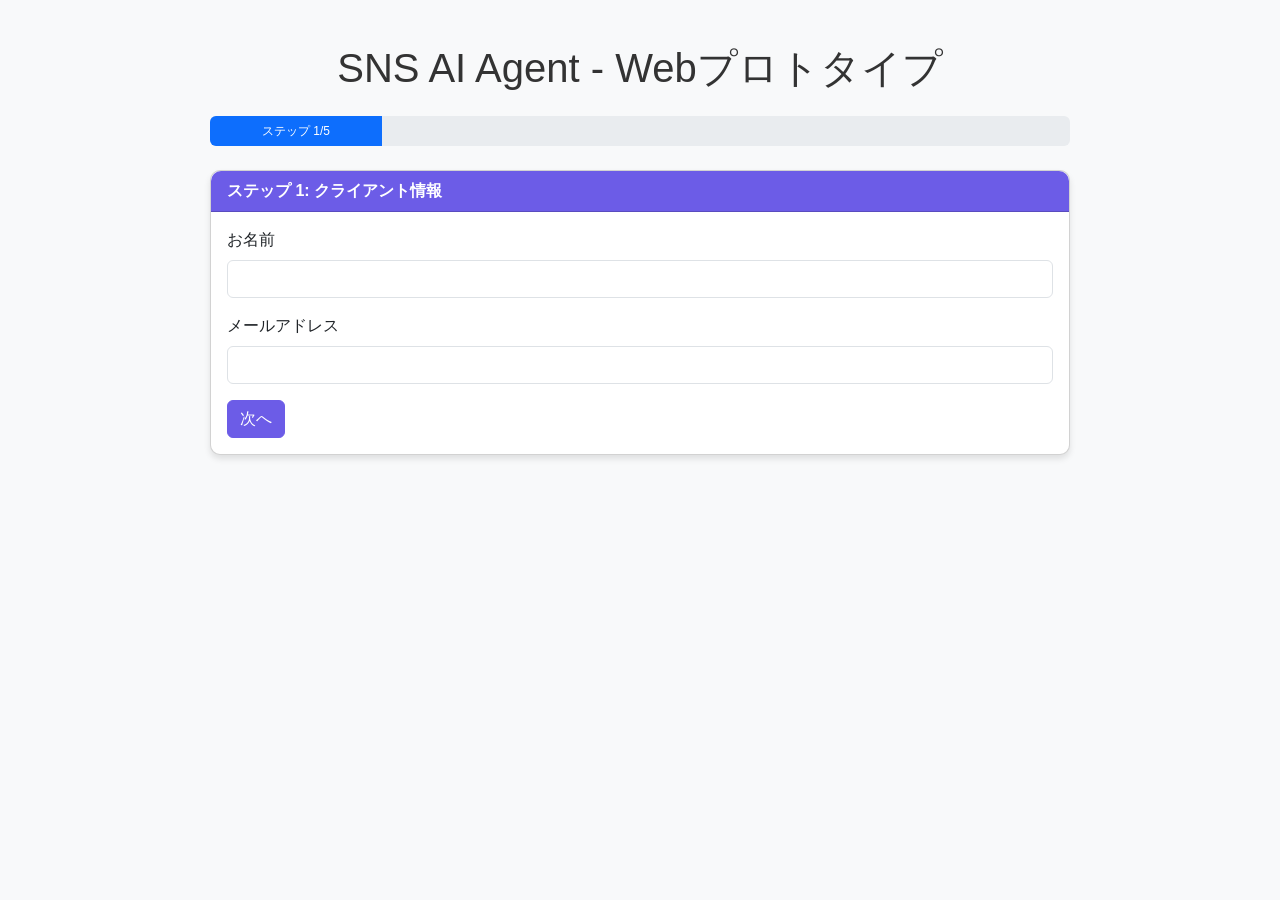
==== app/static/index.html @ 985b0571 "Add Web prototype with FastAPI and SQLite Co-Authored-By: yusuke_minari@pdytokyo.com <yusuke_minari@" ====
<!DOCTYPE html>
<html lang="ja">
<head>
    <meta charset="UTF-8">
    <meta name="viewport" content="width=device-width, initial-scale=1.0">
    <title>SNS AI Agent - Webプロトタイプ</title>
    <link href="https://cdn.jsdelivr.net/npm/bootstrap@5.3.0-alpha1/dist/css/bootstrap.min.css" rel="stylesheet">
    <style>
        body {
            font-family: 'Helvetica Neue', Arial, sans-serif;
            background-color: #f8f9fa;
            color: #333;
        }
        .container {
            max-width: 900px;
            margin: 0 auto;
            padding: 20px;
        }
        .card {
            margin-bottom: 20px;
            border-radius: 10px;
            box-shadow: 0 4px 6px rgba(0, 0, 0, 0.1);
        }
        .card-header {
            background-color: #6c5ce7;
            color: white;
            font-weight: bold;
            border-radius: 10px 10px 0 0 !important;
        }
        .btn-primary {
            background-color: #6c5ce7;
            border-color: #6c5ce7;
        }
        .btn-primary:hover {
            background-color: #5b4bc9;
            border-color: #5b4bc9;
        }
        .form-check-input:checked {
            background-color: #6c5ce7;
            border-color: #6c5ce7;
        }
        .hidden {
            display: none;
        }
        .profile-card, .script-card {
            border: 1px solid #ddd;
            border-radius: 8px;
            padding: 15px;
            margin-bottom: 15px;
            background-color: white;
        }
        .selected {
            border: 2px solid #6c5ce7;
            background-color: #f0edff;
        }
        .loading {
            display: inline-block;
            width: 20px;
            height: 20px;
            border: 3px solid rgba(108, 92, 231, 0.3);
            border-radius: 50%;
            border-top-color: #6c5ce7;
            animation: spin 1s ease-in-out infinite;
            margin-right: 10px;
        }
        @keyframes spin {
            to { transform: rotate(360deg); }
        }
    </style>
</head>
<body>
    <div class="container">
        <h1 class="text-center my-4">SNS AI Agent - Webプロトタイプ</h1>
        
        <!-- ステップ表示 -->
        <div class="progress mb-4" style="height: 30px;">
            <div id="progress-bar" class="progress-bar bg-primary" role="progressbar" style="width: 20%;" aria-valuenow="20" aria-valuemin="0" aria-valuemax="100">ステップ 1/5</div>
        </div>
        
        <!-- ステップ1: クライアント情報 -->
        <div id="step1" class="card">
            <div class="card-header">
                ステップ 1: クライアント情報
            </div>
            <div class="card-body">
                <form id="clientForm">
                    <div class="mb-3">
                        <label for="clientName" class="form-label">お名前</label>
                        <input type="text" class="form-control" id="clientName" required>
                    </div>
                    <div class="mb-3">
                        <label for="clientEmail" class="form-label">メールアドレス</label>
                        <input type="email" class="form-control" id="clientEmail">
                    </div>
                    <button type="submit" class="btn btn-primary">次へ</button>
                </form>
            </div>
        </div>
        
        <!-- ステップ2: 選択肢 -->
        <div id="step2" class="card hidden">
            <div class="card-header">
                ステップ 2: ターゲット属性・運用目的・プラットフォームの選択
            </div>
            <div class="card-body">
                <form id="selectionsForm">
                    <div class="row">
                        <div class="col-md-4">
                            <h5>ターゲット属性</h5>
                            <div id="targetAttributesContainer" class="mb-3">
                                <!-- 動的に生成される -->
                            </div>
                            <div class="mb-3">
                                <label for="interestsInput" class="form-label">興味関心（カンマ区切りで入力）</label>
                                <input type="text" class="form-control" id="interestsInput" placeholder="例: 旅行,料理,スポーツ,音楽">
                            </div>
                        </div>
                        <div class="col-md-4">
                            <h5>運用目的</h5>
                            <div id="operationalPurposesContainer" class="mb-3">
                                <!-- 動的に生成される -->
                            </div>
                        </div>
                        <div class="col-md-4">
                            <h5>プラットフォーム</h5>
                            <div id="platformsContainer" class="mb-3">
                                <!-- 動的に生成される -->
                            </div>
                        </div>
                    </div>
                    <div class="d-flex justify-content-between mt-3">
                        <button type="button" class="btn btn-secondary" onclick="prevStep(1)">戻る</button>
                        <button type="submit" class="btn btn-primary">次へ</button>
                    </div>
                </form>
            </div>
        </div>
        
        <!-- ステップ3: ファイルアップロード -->
        <div id="step3" class="card hidden">
            <div class="card-header">
                ステップ 3: ファイルアップロード
            </div>
            <div class="card-body">
                <form id="uploadForm">
                    <div class="mb-3">
                        <label for="fileUpload" class="form-label">動画・テキスト・PDFをアップロード</label>
                        <input class="form-control" type="file" id="fileUpload" accept="video/*,text/*,.pdf">
                        <div class="form-text">※ファイルのアップロードは任意です</div>
                    </div>
                    <div id="uploadedFiles" class="mb-3">
                        <!-- アップロードされたファイル一覧 -->
                    </div>
                    <div class="d-flex justify-content-between">
                        <button type="button" class="btn btn-secondary" onclick="prevStep(2)">戻る</button>
                        <button type="button" class="btn btn-primary" onclick="nextStep(4)">次へ</button>
                    </div>
                </form>
            </div>
        </div>
        
        <!-- ステップ4: プロフィール生成 -->
        <div id="step4" class="card hidden">
            <div class="card-header">
                ステップ 4: アカウント名とプロフィール生成
            </div>
            <div class="card-body">
                <div class="mb-3">
                    <button id="generateProfileBtn" class="btn btn-primary mb-3">
                        <span>プロフィールを生成</span>
                    </button>
                    <div id="profilesContainer">
                        <!-- 生成されたプロフィール一覧 -->
                    </div>
                </div>
                <div class="d-flex justify-content-between">
                    <button type="button" class="btn btn-secondary" onclick="prevStep(3)">戻る</button>
                    <button type="button" class="btn btn-primary" onclick="nextStep(5)">次へ</button>
                </div>
            </div>
        </div>
        
        <!-- ステップ5: 台本生成 -->
        <div id="step5" class="card hidden">
            <div class="card-header">
                ステップ 5: 台本生成
            </div>
            <div class="card-body">
                <div class="mb-3">
                    <button id="generateScriptBtn" class="btn btn-primary mb-3">
                        <span>台本を生成</span>
                    </button>
                    <div id="scriptsContainer">
                        <!-- 生成された台本一覧 -->
                    </div>
                </div>
                <div class="d-flex justify-content-between">
                    <button type="button" class="btn btn-secondary" onclick="prevStep(4)">戻る</button>
                    <button type="button" class="btn btn-primary" onclick="finishProcess()">完了</button>
                </div>
            </div>
        </div>
        
        <!-- 完了メッセージ -->
        <div id="completion" class="card hidden">
            <div class="card-header bg-success">
                完了
            </div>
            <div class="card-body">
                <h5 class="card-title">プロセスが完了しました！</h5>
                <p class="card-text">選択したプロフィールと台本が保存されました。</p>
                <button type="button" class="btn btn-primary" onclick="resetProcess()">新しいプロセスを開始</button>
            </div>
        </div>
    </div>

    <script>
        // グローバル変数
        let clientId = null;
        let selectedProfileId = null;
        let selectedScriptId = null;
        
        // ページ読み込み時の処理
        document.addEventListener('DOMContentLoaded', function() {
            // オプションを取得して表示
            fetchOptions();
            
            // フォームのイベントリスナー設定
            document.getElementById('clientForm').addEventListener('submit', handleClientSubmit);
            document.getElementById('selectionsForm').addEventListener('submit', handleSelectionsSubmit);
            document.getElementById('fileUpload').addEventListener('change', handleFileUpload);
            document.getElementById('generateProfileBtn').addEventListener('click', generateProfile);
            document.getElementById('generateScriptBtn').addEventListener('click', generateScript);
        });
        
        // APIからオプションを取得
        async function fetchOptions() {
            try {
                const response = await fetch('/options');
                const data = await response.json();
                
                // ターゲット属性のチェックボックスを生成
                const targetContainer = document.getElementById('targetAttributesContainer');
                data.target_attributes.forEach(attr => {
                    targetContainer.innerHTML += createCheckbox('targetAttributes', attr);
                });
                
                // 運用目的のチェックボックスを生成
                const purposeContainer = document.getElementById('operationalPurposesContainer');
                data.operational_purposes.forEach(purpose => {
                    purposeContainer.innerHTML += createCheckbox('operationalPurposes', purpose);
                });
                
                // プラットフォームのチェックボックスを生成
                const platformContainer = document.getElementById('platformsContainer');
                data.platforms.forEach(platform => {
                    platformContainer.innerHTML += createCheckbox('platforms', platform);
                });
            } catch (error) {
                console.error('オプション取得エラー:', error);
                alert('選択肢の取得に失敗しました。ページを再読み込みしてください。');
            }
        }
        
        // チェックボックスHTML生成
        function createCheckbox(name, value) {
            return `
                <div class="form-check">
                    <input class="form-check-input" type="checkbox" name="${name}" value="${value}" id="${name}-${value.replace(/\s+/g, '-').toLowerCase()}">
                    <label class="form-check-label" for="${name}-${value.replace(/\s+/g, '-').toLowerCase()}">${value}</label>
                </div>
            `;
        }
        
        // クライアント情報送信
        async function handleClientSubmit(event) {
            event.preventDefault();
            
            const name = document.getElementById('clientName').value;
            const email = document.getElementById('clientEmail').value;
            
            try {
                const response = await fetch('/clients/', {
                    method: 'POST',
                    headers: {
                        'Content-Type': 'application/json'
                    },
                    body: JSON.stringify({
                        name: name,
                        email: email
                    })
                });
                
                const data = await response.json();
                clientId = data.id;
                nextStep(2);
            } catch (error) {
                console.error('クライアント情報送信エラー:', error);
                alert('クライアント情報の送信に失敗しました。もう一度お試しください。');
            }
        }
        
        // 選択肢送信
        async function handleSelectionsSubmit(event) {
            event.preventDefault();
            
            // チェックされた値を取得
            const targetAttributes = getCheckedValues('targetAttributes');
            const operationalPurposes = getCheckedValues('operationalPurposes');
            const platforms = getCheckedValues('platforms');
            
            // 興味関心を取得
            const interestsInput = document.getElementById('interestsInput').value;
            const interests = interestsInput.split(',').map(item => item.trim()).filter(item => item !== '');
            
            // 興味関心が入力されているか確認
            if (interests.length === 0) {
                alert('興味関心を入力してください。');
                return;
            }
            
            // 少なくとも1つ選択されているか確認
            if (targetAttributes.length === 0 || operationalPurposes.length === 0 || platforms.length === 0) {
                alert('各カテゴリから少なくとも1つ選択してください。');
                return;
            }
            
            // 興味関心をターゲット属性に追加
            const allTargetAttributes = [...targetAttributes, ...interests.map(interest => `興味: ${interest}`)];
            
            // FormDataオブジェクト作成
            const formData = new FormData();
            formData.append('client_id', clientId);
            
            // 選択データをJSON文字列化してFormDataに追加
            const selectionData = {
                target_attributes: allTargetAttributes,
                operational_purposes: operationalPurposes,
                platforms: platforms
            };
            
            // 各配列をFormDataに追加
            allTargetAttributes.forEach(attr => {
                formData.append('selection.target_attributes', attr);
            });
            
            operationalPurposes.forEach(purpose => {
                formData.append('selection.operational_purposes', purpose);
            });
            
            platforms.forEach(platform => {
                formData.append('selection.platforms', platform);
            });
            
            try {
                const response = await fetch('/selections/', {
                    method: 'POST',
                    body: formData
                });
                
                const data = await response.json();
                nextStep(3);
            } catch (error) {
                console.error('選択肢送信エラー:', error);
                alert('選択肢の送信に失敗しました。もう一度お試しください。');
            }
        }
        
        // チェックされた値を取得
        function getCheckedValues(name) {
            const checkboxes = document.querySelectorAll(`input[name="${name}"]:checked`);
            return Array.from(checkboxes).map(cb => cb.value);
        }
        
        // ファイルアップロード処理
        async function handleFileUpload(event) {
            const file = event.target.files[0];
            if (!file) return;
            
            const formData = new FormData();
            formData.append('client_id', clientId);
            formData.append('file', file);
            
            try {
                const response = await fetch('/upload/', {
                    method: 'POST',
                    body: formData
                });
                
                const data = await response.json();
                
                // アップロードされたファイル一覧に追加
                const filesList = document.getElementById('uploadedFiles');
                filesList.innerHTML += `
                    <div class="alert alert-success">
                        <strong>${data.original_filename}</strong> がアップロードされました
                    </div>
                `;
                
                // ファイル入力をリセット
                document.getElementById('fileUpload').value = '';
            } catch (error) {
                console.error('ファイルアップロードエラー:', error);
                alert('ファイルのアップロードに失敗しました。もう一度お試しください。');
            }
        }
        
        // プロフィール生成
        async function generateProfile() {
            const button = document.getElementById('generateProfileBtn');
            const buttonText = button.querySelector('span');
            const originalText = buttonText.textContent;
            
            // ボタンを無効化して読み込み表示
            button.disabled = true;
            buttonText.innerHTML = '<div class="loading"></div>生成中...';
            
            const formData = new FormData();
            formData.append('client_id', clientId);
            
            try {
                const response = await fetch('/generate-profile/', {
                    method: 'POST',
                    body: formData
                });
                
                const data = await response.json();
                
                // プロフィール一覧に追加
                const profilesContainer = document.getElementById('profilesContainer');
                const profileCard = document.createElement('div');
                profileCard.className = 'profile-card';
                profileCard.dataset.id = data.id;
                profileCard.innerHTML = `
                    <div class="d-flex justify-content-between align-items-center mb-2">
                        <h5>プロフィール #${profilesContainer.children.length + 1}</h5>
                        <button class="btn btn-sm btn-outline-primary select-profile-btn">選択</button>
                    </div>
                    <div class="mb-3">
                        <label class="form-label">アカウント名</label>
                        <input type="text" class="form-control account-name" value="${data.account_name}">
                    </div>
                    <div class="mb-3">
                        <label class="form-label">プロフィール文</label>
                        <textarea class="form-control profile-text" rows="4">${data.profile_text}</textarea>
                    </div>
                    <button class="btn btn-sm btn-outline-success save-profile-btn">保存</button>
                `;
                
                profilesContainer.appendChild(profileCard);
                
                // イベントリスナーを追加
                const selectBtn = profileCard.querySelector('.select-profile-btn');
                selectBtn.addEventListener('click', () => selectProfile(data.id, profileCard));
                
                const saveBtn = profileCard.querySelector('.save-profile-btn');
                saveBtn.addEventListener('click', () => saveProfile(data.id, profileCard));
                
            } catch (error) {
                console.error('プロフィール生成エラー:', error);
                alert('プロフィールの生成に失敗しました。もう一度お試しください。');
            } finally {
                // ボタンを元に戻す
                button.disabled = false;
                buttonText.textContent = originalText;
            }
        }
        
        // プロフィール選択
        async function selectProfile(profileId, profileCard) {
            const formData = new FormData();
            formData.append('client_id', clientId);
            
            try {
                const response = await fetch(`/select-profile/${profileId}`, {
                    method: 'POST',
                    body: formData
                });
                
                const data = await response.json();
                
                // 選択状態を更新
                document.querySelectorAll('.profile-card').forEach(card => {
                    card.classList.remove('selected');
                });
                
                profileCard.classList.add('selected');
                selectedProfileId = profileId;
                
            } catch (error) {
                console.error('プロフィール選択エラー:', error);
                alert('プロフィールの選択に失敗しました。もう一度お試しください。');
            }
        }
        
        // プロフィール保存
        async function saveProfile(profileId, profileCard) {
            const accountName = profileCard.querySelector('.account-name').value;
            const profileText = profileCard.querySelector('.profile-text').value;
            
            try {
                const response = await fetch(`/profiles/${profileId}`, {
                    method: 'PUT',
                    headers: {
                        'Content-Type': 'application/json'
                    },
                    body: JSON.stringify({
                        account_name: accountName,
                        profile_text: profileText
                    })
                });
                
                const data = await response.json();
                alert('プロフィールが保存されました');
                
            } catch (error) {
                console.error('プロフィール保存エラー:', error);
                alert('プロフィールの保存に失敗しました。もう一度お試しください。');
            }
        }
        
        // 台本生成
        async function generateScript() {
            const button = document.getElementById('generateScriptBtn');
            const buttonText = button.querySelector('span');
            const originalText = buttonText.textContent;
            
            // ボタンを無効化して読み込み表示
            button.disabled = true;
            buttonText.innerHTML = '<div class="loading"></div>生成中...';
            
            const formData = new FormData();
            formData.append('client_id', clientId);
            
            try {
                const response = await fetch('/generate-script/', {
                    method: 'POST',
                    body: formData
                });
                
                const data = await response.json();
                
                // 台本一覧に追加
                const scriptsContainer = document.getElementById('scriptsContainer');
                const scriptCard = document.createElement('div');
                scriptCard.className = 'script-card';
                scriptCard.dataset.id = data.id;
                scriptCard.innerHTML = `
                    <div class="d-flex justify-content-between align-items-center mb-2">
                        <h5>台本 #${scriptsContainer.children.length + 1}</h5>
                        <button class="btn btn-sm btn-outline-primary select-script-btn">選択</button>
                    </div>
                    <div class="mb-3">
                        <label class="form-label">台本</label>
                        <textarea class="form-control script-text" rows="8">${data.script_text}</textarea>
                    </div>
                    <button class="btn btn-sm btn-outline-success save-script-btn">保存</button>
                `;
                
                scriptsContainer.appendChild(scriptCard);
                
                // イベントリスナーを追加
                const selectBtn = scriptCard.querySelector('.select-script-btn');
                selectBtn.addEventListener('click', () => selectScript(data.id, scriptCard));
                
                const saveBtn = scriptCard.querySelector('.save-script-btn');
                saveBtn.addEventListener('click', () => saveScript(data.id, scriptCard));
                
            } catch (error) {
                console.error('台本生成エラー:', error);
                alert('台本の生成に失敗しました。もう一度お試しください。');
            } finally {
                // ボタンを元に戻す
                button.disabled = false;
                buttonText.textContent = originalText;
            }
        }
        
        // 台本選択
        async function selectScript(scriptId, scriptCard) {
            const formData = new FormData();
            formData.append('client_id', clientId);
            
            try {
                const response = await fetch(`/select-script/${scriptId}`, {
                    method: 'POST',
                    body: formData
                });
                
                const data = await response.json();
                
                // 選択状態を更新
                document.querySelectorAll('.script-card').forEach(card => {
                    card.classList.remove('selected');
                });
                
                scriptCard.classList.add('selected');
                selectedScriptId = scriptId;
                
            } catch (error) {
                console.error('台本選択エラー:', error);
                alert('台本の選択に失敗しました。もう一度お試しください。');
            }
        }
        
        // 台本保存
        async function saveScript(scriptId, scriptCard) {
            const scriptText = scriptCard.querySelector('.script-text').value;
            
            try {
                const response = await fetch(`/scripts/${scriptId}`, {
                    method: 'PUT',
                    headers: {
                        'Content-Type': 'application/json'
                    },
                    body: JSON.stringify({
                        script_text: scriptText
                    })
                });
                
                const data = await response.json();
                alert('台本が保存されました');
                
            } catch (error) {
                console.error('台本保存エラー:', error);
                alert('台本の保存に失敗しました。もう一度お試しください。');
            }
        }
        
        // 次のステップへ
        function nextStep(step) {
            // 現在のステップを非表示
            for (let i = 1; i <= 5; i++) {
                document.getElementById(`step${i}`).classList.add('hidden');
            }
            document.getElementById('completion').classList.add('hidden');
            
            // 次のステップを表示
            document.getElementById(`step${step}`).classList.remove('hidden');
            
            // プログレスバーを更新
            const progressBar = document.getElementById('progress-bar');
            progressBar.style.width = `${step * 20}%`;
            progressBar.textContent = `ステップ ${step}/5`;
        }
        
        // 前のステップへ
        function prevStep(step) {
            nextStep(step);
        }
        
        // プロセス完了
        function finishProcess() {
            // 完了メッセージを表示
            for (let i = 1; i <= 5; i++) {
                document.getElementById(`step${i}`).classList.add('hidden');
            }
            document.getElementById('completion').classList.remove('hidden');
            
            // プログレスバーを更新
            const progressBar = document.getElementById('progress-bar');
            progressBar.style.width = '100%';
            progressBar.textContent = '完了';
            progressBar.classList.remove('bg-primary');
            progressBar.classList.add('bg-success');
        }
        
        // プロセスリセット
        function resetProcess() {
            // フォームをリセット
            document.getElementById('clientForm').reset();
            document.getElementById('selectionsForm').reset();
            document.getElementById('uploadForm').reset();
            
            // 生成されたコンテンツをクリア
            document.getElementById('profilesContainer').innerHTML = '';
            document.getElementById('scriptsContainer').innerHTML = '';
            document.getElementById('uploadedFiles').innerHTML = '';
            
            // グローバル変数をリセット
            clientId = null;
            selectedProfileId = null;
            selectedScriptId = null;
            
            // ステップ1に戻る
            nextStep(1);
            
            // プログレスバーをリセット
            const progressBar = document.getElementById('progress-bar');
            progressBar.style.width = '20%';
            progressBar.textContent = 'ステップ 1/5';
            progressBar.classList.remove('bg-success');
            progressBar.classList.add('bg-primary');
        }
    </script>
    
    <script src="https://cdn.jsdelivr.net/npm/bootstrap@5.3.0-alpha1/dist/js/bootstrap.bundle.min.js"></script>
</body>
</html>
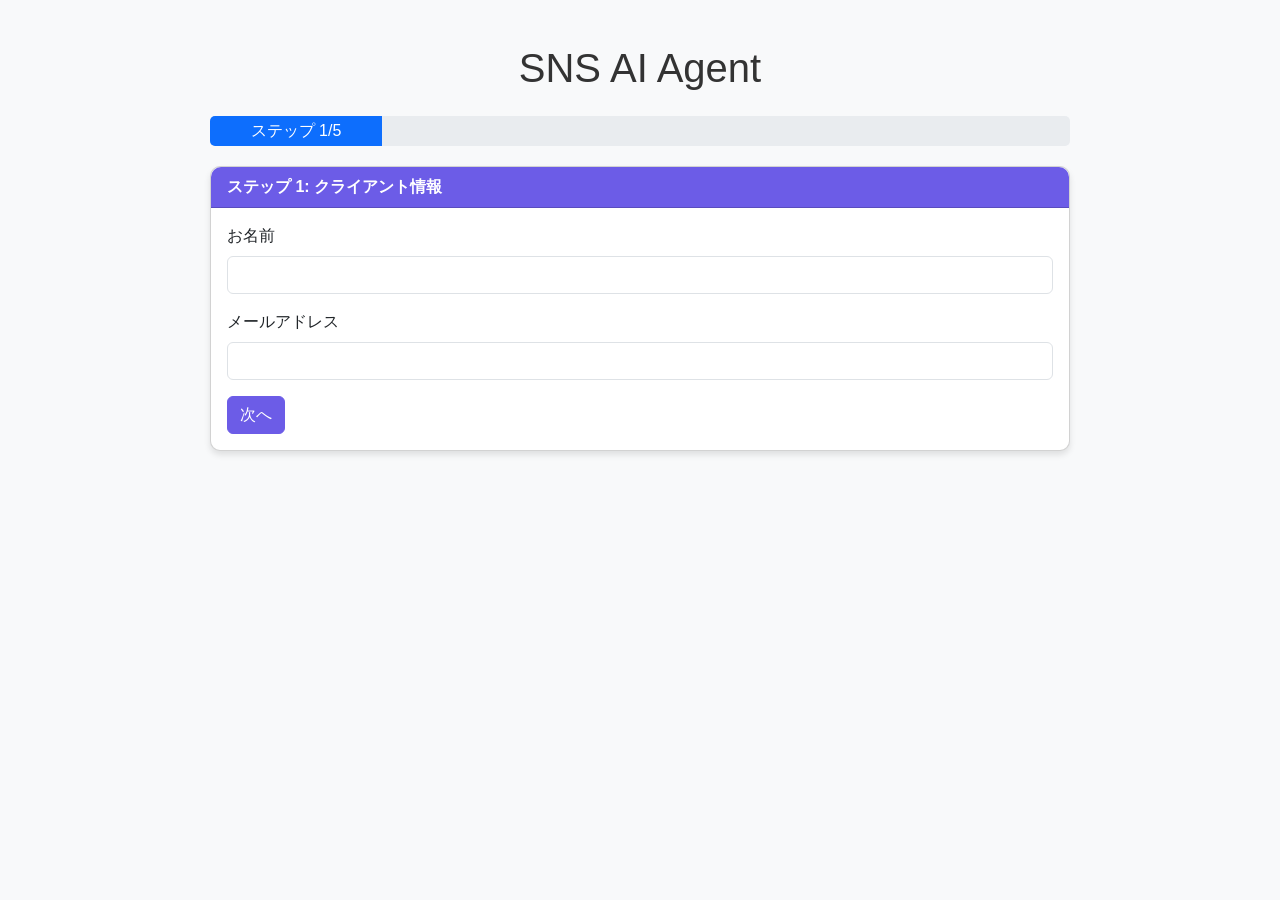
==== commit b2a31c1c: "Fix authentication: Update all API endpoints to use Basic auth headers instead of API key parameters" ====
--- a/app/static/index.html
+++ b/app/static/index.html
@@ -51,30 +51,39 @@
         }
         .selected {
             border: 2px solid #6c5ce7;
-            background-color: #f0edff;
+            box-shadow: 0 0 10px rgba(108, 92, 231, 0.3);
+        }
+        .progress {
+            height: 30px;
+            margin-bottom: 20px;
+            border-radius: 5px;
+        }
+        .progress-bar {
+            font-size: 16px;
+            line-height: 30px;
+        }
+        textarea {
+            min-height: 150px;
         }
         .loading {
-            display: inline-block;
-            width: 20px;
-            height: 20px;
-            border: 3px solid rgba(108, 92, 231, 0.3);
-            border-radius: 50%;
-            border-top-color: #6c5ce7;
-            animation: spin 1s ease-in-out infinite;
-            margin-right: 10px;
-        }
-        @keyframes spin {
-            to { transform: rotate(360deg); }
+            display: flex;
+            justify-content: center;
+            align-items: center;
+            margin: 20px 0;
+        }
+        .spinner-border {
+            width: 3rem;
+            height: 3rem;
         }
     </style>
 </head>
 <body>
     <div class="container">
-        <h1 class="text-center my-4">SNS AI Agent - Webプロトタイプ</h1>
-        
-        <!-- ステップ表示 -->
-        <div class="progress mb-4" style="height: 30px;">
-            <div id="progress-bar" class="progress-bar bg-primary" role="progressbar" style="width: 20%;" aria-valuenow="20" aria-valuemin="0" aria-valuemax="100">ステップ 1/5</div>
+        <h1 class="text-center my-4">SNS AI Agent</h1>
+        
+        <!-- プログレスバー -->
+        <div class="progress">
+            <div id="progress-bar" class="progress-bar bg-primary" role="progressbar" style="width: 20%" aria-valuenow="20" aria-valuemin="0" aria-valuemax="100">ステップ 1/5</div>
         </div>
         
         <!-- ステップ1: クライアント情報 -->
@@ -97,39 +106,39 @@
             </div>
         </div>
         
-        <!-- ステップ2: 選択肢 -->
+        <!-- ステップ2: ターゲット属性・運用目的・プラットフォーム選択 -->
         <div id="step2" class="card hidden">
             <div class="card-header">
-                ステップ 2: ターゲット属性・運用目的・プラットフォームの選択
+                ステップ 2: ターゲット属性・運用目的・プラットフォーム選択
             </div>
             <div class="card-body">
                 <form id="selectionsForm">
                     <div class="row">
                         <div class="col-md-4">
                             <h5>ターゲット属性</h5>
-                            <div id="targetAttributesContainer" class="mb-3">
-                                <!-- 動的に生成される -->
+                            <div id="targetAttributesContainer">
+                                <!-- APIから取得したチェックボックスがここに表示されます -->
                             </div>
                             <div class="mb-3">
                                 <label for="interestsInput" class="form-label">興味関心（カンマ区切りで入力）</label>
-                                <input type="text" class="form-control" id="interestsInput" placeholder="例: 旅行,料理,スポーツ,音楽">
+                                <input type="text" class="form-control" id="interestsInput" placeholder="例: 旅行,料理,音楽">
                             </div>
                         </div>
                         <div class="col-md-4">
                             <h5>運用目的</h5>
-                            <div id="operationalPurposesContainer" class="mb-3">
-                                <!-- 動的に生成される -->
+                            <div id="operationalPurposesContainer">
+                                <!-- APIから取得したチェックボックスがここに表示されます -->
                             </div>
                         </div>
                         <div class="col-md-4">
                             <h5>プラットフォーム</h5>
-                            <div id="platformsContainer" class="mb-3">
-                                <!-- 動的に生成される -->
+                            <div id="platformsContainer">
+                                <!-- APIから取得したチェックボックスがここに表示されます -->
                             </div>
                         </div>
                     </div>
-                    <div class="d-flex justify-content-between mt-3">
-                        <button type="button" class="btn btn-secondary" onclick="prevStep(1)">戻る</button>
+                    <div class="mt-3">
+                        <button type="button" class="btn btn-secondary me-2" onclick="prevStep(1)">戻る</button>
                         <button type="submit" class="btn btn-primary">次へ</button>
                     </div>
                 </form>
@@ -146,13 +155,12 @@
                     <div class="mb-3">
                         <label for="fileUpload" class="form-label">動画・テキスト・PDFをアップロード</label>
                         <input class="form-control" type="file" id="fileUpload" accept="video/*,text/*,.pdf">
-                        <div class="form-text">※ファイルのアップロードは任意です</div>
-                    </div>
-                    <div id="uploadedFiles" class="mb-3">
+                    </div>
+                    <div id="uploadedFiles">
                         <!-- アップロードされたファイル一覧 -->
                     </div>
-                    <div class="d-flex justify-content-between">
-                        <button type="button" class="btn btn-secondary" onclick="prevStep(2)">戻る</button>
+                    <div class="mt-3">
+                        <button type="button" class="btn btn-secondary me-2" onclick="prevStep(2)">戻る</button>
                         <button type="button" class="btn btn-primary" onclick="nextStep(4)">次へ</button>
                     </div>
                 </form>
@@ -162,19 +170,23 @@
         <!-- ステップ4: プロフィール生成 -->
         <div id="step4" class="card hidden">
             <div class="card-header">
-                ステップ 4: アカウント名とプロフィール生成
+                ステップ 4: プロフィール生成
             </div>
             <div class="card-body">
                 <div class="mb-3">
-                    <button id="generateProfileBtn" class="btn btn-primary mb-3">
-                        <span>プロフィールを生成</span>
-                    </button>
-                    <div id="profilesContainer">
-                        <!-- 生成されたプロフィール一覧 -->
+                    <button id="generateProfileBtn" class="btn btn-primary mb-3">プロフィールを生成</button>
+                    <div id="profileLoading" class="loading hidden">
+                        <div class="spinner-border text-primary" role="status">
+                            <span class="visually-hidden">Loading...</span>
+                        </div>
+                        <span class="ms-2">生成中...</span>
                     </div>
                 </div>
-                <div class="d-flex justify-content-between">
-                    <button type="button" class="btn btn-secondary" onclick="prevStep(3)">戻る</button>
+                <div id="profilesContainer">
+                    <!-- 生成されたプロフィールがここに表示されます -->
+                </div>
+                <div class="mt-3">
+                    <button type="button" class="btn btn-secondary me-2" onclick="prevStep(3)">戻る</button>
                     <button type="button" class="btn btn-primary" onclick="nextStep(5)">次へ</button>
                 </div>
             </div>
@@ -187,15 +199,19 @@
             </div>
             <div class="card-body">
                 <div class="mb-3">
-                    <button id="generateScriptBtn" class="btn btn-primary mb-3">
-                        <span>台本を生成</span>
-                    </button>
-                    <div id="scriptsContainer">
-                        <!-- 生成された台本一覧 -->
+                    <button id="generateScriptBtn" class="btn btn-primary mb-3">台本を生成</button>
+                    <div id="scriptLoading" class="loading hidden">
+                        <div class="spinner-border text-primary" role="status">
+                            <span class="visually-hidden">Loading...</span>
+                        </div>
+                        <span class="ms-2">生成中...</span>
                     </div>
                 </div>
-                <div class="d-flex justify-content-between">
-                    <button type="button" class="btn btn-secondary" onclick="prevStep(4)">戻る</button>
+                <div id="scriptsContainer">
+                    <!-- 生成された台本がここに表示されます -->
+                </div>
+                <div class="mt-3">
+                    <button type="button" class="btn btn-secondary me-2" onclick="prevStep(4)">戻る</button>
                     <button type="button" class="btn btn-primary" onclick="finishProcess()">完了</button>
                 </div>
             </div>
@@ -220,6 +236,13 @@
         let selectedProfileId = null;
         let selectedScriptId = null;
         
+        // 認証情報
+        const username = "user";
+        const password = "df1e9b9a329e6d7367a052bc2d1ee256";
+        
+        // Base64エンコードされた認証情報
+        const authHeader = 'Basic ' + btoa(username + ':' + password);
+        
         // ページ読み込み時の処理
         document.addEventListener('DOMContentLoaded', function() {
             // オプションを取得して表示
@@ -236,7 +259,11 @@
         // APIからオプションを取得
         async function fetchOptions() {
             try {
-                const response = await fetch('/options');
+                const response = await fetch('/options', {
+                    headers: {
+                        'Authorization': authHeader
+                    }
+                });
                 const data = await response.json();
                 
                 // ターゲット属性のチェックボックスを生成
@@ -283,7 +310,8 @@
                 const response = await fetch('/clients/', {
                     method: 'POST',
                     headers: {
-                        'Content-Type': 'application/json'
+                        'Content-Type': 'application/json',
+                        'Authorization': authHeader
                     },
                     body: JSON.stringify({
                         name: name,
@@ -355,6 +383,9 @@
             try {
                 const response = await fetch('/selections/', {
                     method: 'POST',
+                    headers: {
+                        'Authorization': authHeader
+                    },
                     body: formData
                 });
                 
@@ -384,6 +415,9 @@
             try {
                 const response = await fetch('/upload/', {
                     method: 'POST',
+                    headers: {
+                        'Authorization': authHeader
+                    },
                     body: formData
                 });
                 
@@ -396,9 +430,6 @@
                         <strong>${data.original_filename}</strong> がアップロードされました
                     </div>
                 `;
-                
-                // ファイル入力をリセット
-                document.getElementById('fileUpload').value = '';
             } catch (error) {
                 console.error('ファイルアップロードエラー:', error);
                 alert('ファイルのアップロードに失敗しました。もう一度お試しください。');
@@ -407,13 +438,14 @@
         
         // プロフィール生成
         async function generateProfile() {
-            const button = document.getElementById('generateProfileBtn');
-            const buttonText = button.querySelector('span');
-            const originalText = buttonText.textContent;
-            
-            // ボタンを無効化して読み込み表示
-            button.disabled = true;
-            buttonText.innerHTML = '<div class="loading"></div>生成中...';
+            if (!clientId) {
+                alert('クライアント情報が登録されていません。ステップ1からやり直してください。');
+                return;
+            }
+            
+            // ローディング表示
+            document.getElementById('profileLoading').classList.remove('hidden');
+            document.getElementById('generateProfileBtn').disabled = true;
             
             const formData = new FormData();
             formData.append('client_id', clientId);
@@ -421,59 +453,67 @@
             try {
                 const response = await fetch('/generate-profile/', {
                     method: 'POST',
+                    headers: {
+                        'Authorization': authHeader
+                    },
                     body: formData
                 });
                 
                 const data = await response.json();
                 
-                // プロフィール一覧に追加
+                // プロフィールカードを作成
                 const profilesContainer = document.getElementById('profilesContainer');
                 const profileCard = document.createElement('div');
                 profileCard.className = 'profile-card';
-                profileCard.dataset.id = data.id;
+                profileCard.dataset.profileId = data.id;
+                
                 profileCard.innerHTML = `
-                    <div class="d-flex justify-content-between align-items-center mb-2">
-                        <h5>プロフィール #${profilesContainer.children.length + 1}</h5>
-                        <button class="btn btn-sm btn-outline-primary select-profile-btn">選択</button>
-                    </div>
                     <div class="mb-3">
                         <label class="form-label">アカウント名</label>
                         <input type="text" class="form-control account-name" value="${data.account_name}">
                     </div>
                     <div class="mb-3">
-                        <label class="form-label">プロフィール文</label>
-                        <textarea class="form-control profile-text" rows="4">${data.profile_text}</textarea>
-                    </div>
-                    <button class="btn btn-sm btn-outline-success save-profile-btn">保存</button>
+                        <label class="form-label">プロフィール</label>
+                        <textarea class="form-control profile-text">${data.profile_text}</textarea>
+                    </div>
+                    <div class="d-flex justify-content-between">
+                        <button class="btn btn-primary select-profile-btn">選択</button>
+                        <button class="btn btn-success save-profile-btn">保存</button>
+                    </div>
                 `;
                 
-                profilesContainer.appendChild(profileCard);
+                profilesContainer.prepend(profileCard);
                 
                 // イベントリスナーを追加
-                const selectBtn = profileCard.querySelector('.select-profile-btn');
-                selectBtn.addEventListener('click', () => selectProfile(data.id, profileCard));
-                
-                const saveBtn = profileCard.querySelector('.save-profile-btn');
-                saveBtn.addEventListener('click', () => saveProfile(data.id, profileCard));
+                profileCard.querySelector('.select-profile-btn').addEventListener('click', function() {
+                    selectProfile(data.id, profileCard);
+                });
+                
+                profileCard.querySelector('.save-profile-btn').addEventListener('click', function() {
+                    saveProfile(data.id, profileCard);
+                });
                 
             } catch (error) {
                 console.error('プロフィール生成エラー:', error);
                 alert('プロフィールの生成に失敗しました。もう一度お試しください。');
             } finally {
-                // ボタンを元に戻す
-                button.disabled = false;
-                buttonText.textContent = originalText;
+                // ローディング非表示
+                document.getElementById('profileLoading').classList.add('hidden');
+                document.getElementById('generateProfileBtn').disabled = false;
             }
         }
         
         // プロフィール選択
         async function selectProfile(profileId, profileCard) {
-            const formData = new FormData();
-            formData.append('client_id', clientId);
-            
-            try {
+            try {
+                const formData = new FormData();
+                formData.append('client_id', clientId);
+                
                 const response = await fetch(`/select-profile/${profileId}`, {
                     method: 'POST',
+                    headers: {
+                        'Authorization': authHeader
+                    },
                     body: formData
                 });
                 
@@ -502,7 +542,8 @@
                 const response = await fetch(`/profiles/${profileId}`, {
                     method: 'PUT',
                     headers: {
-                        'Content-Type': 'application/json'
+                        'Content-Type': 'application/json',
+                        'Authorization': authHeader
                     },
                     body: JSON.stringify({
                         account_name: accountName,
@@ -521,13 +562,14 @@
         
         // 台本生成
         async function generateScript() {
-            const button = document.getElementById('generateScriptBtn');
-            const buttonText = button.querySelector('span');
-            const originalText = buttonText.textContent;
-            
-            // ボタンを無効化して読み込み表示
-            button.disabled = true;
-            buttonText.innerHTML = '<div class="loading"></div>生成中...';
+            if (!clientId) {
+                alert('クライアント情報が登録されていません。ステップ1からやり直してください。');
+                return;
+            }
+            
+            // ローディング表示
+            document.getElementById('scriptLoading').classList.remove('hidden');
+            document.getElementById('generateScriptBtn').disabled = true;
             
             const formData = new FormData();
             formData.append('client_id', clientId);
@@ -535,55 +577,63 @@
             try {
                 const response = await fetch('/generate-script/', {
                     method: 'POST',
+                    headers: {
+                        'Authorization': authHeader
+                    },
                     body: formData
                 });
                 
                 const data = await response.json();
                 
-                // 台本一覧に追加
+                // 台本カードを作成
                 const scriptsContainer = document.getElementById('scriptsContainer');
                 const scriptCard = document.createElement('div');
                 scriptCard.className = 'script-card';
-                scriptCard.dataset.id = data.id;
+                scriptCard.dataset.scriptId = data.id;
+                
                 scriptCard.innerHTML = `
-                    <div class="d-flex justify-content-between align-items-center mb-2">
-                        <h5>台本 #${scriptsContainer.children.length + 1}</h5>
-                        <button class="btn btn-sm btn-outline-primary select-script-btn">選択</button>
-                    </div>
                     <div class="mb-3">
                         <label class="form-label">台本</label>
-                        <textarea class="form-control script-text" rows="8">${data.script_text}</textarea>
-                    </div>
-                    <button class="btn btn-sm btn-outline-success save-script-btn">保存</button>
+                        <textarea class="form-control script-text">${data.script_text}</textarea>
+                    </div>
+                    <div class="d-flex justify-content-between">
+                        <button class="btn btn-primary select-script-btn">選択</button>
+                        <button class="btn btn-success save-script-btn">保存</button>
+                    </div>
                 `;
                 
-                scriptsContainer.appendChild(scriptCard);
+                scriptsContainer.prepend(scriptCard);
                 
                 // イベントリスナーを追加
-                const selectBtn = scriptCard.querySelector('.select-script-btn');
-                selectBtn.addEventListener('click', () => selectScript(data.id, scriptCard));
-                
-                const saveBtn = scriptCard.querySelector('.save-script-btn');
-                saveBtn.addEventListener('click', () => saveScript(data.id, scriptCard));
+                scriptCard.querySelector('.select-script-btn').addEventListener('click', function() {
+                    selectScript(data.id, scriptCard);
+                });
+                
+                scriptCard.querySelector('.save-script-btn').addEventListener('click', function() {
+                    saveScript(data.id, scriptCard);
+                });
                 
             } catch (error) {
                 console.error('台本生成エラー:', error);
                 alert('台本の生成に失敗しました。もう一度お試しください。');
             } finally {
-                // ボタンを元に戻す
-                button.disabled = false;
-                buttonText.textContent = originalText;
+                // ローディング非表示
+                document.getElementById('scriptLoading').classList.add('hidden');
+                document.getElementById('generateScriptBtn').disabled = false;
             }
         }
         
         // 台本選択
         async function selectScript(scriptId, scriptCard) {
-            const formData = new FormData();
-            formData.append('client_id', clientId);
-            
-            try {
+            try {
+                const formData = new FormData();
+                formData.append('client_id', clientId);
+                
                 const response = await fetch(`/select-script/${scriptId}`, {
                     method: 'POST',
+                    headers: {
+                        'Authorization': authHeader
+                    },
                     body: formData
                 });
                 
@@ -611,7 +661,8 @@
                 const response = await fetch(`/scripts/${scriptId}`, {
                     method: 'PUT',
                     headers: {
-                        'Content-Type': 'application/json'
+                        'Content-Type': 'application/json',
+                        'Authorization': authHeader
                     },
                     body: JSON.stringify({
                         script_text: scriptText
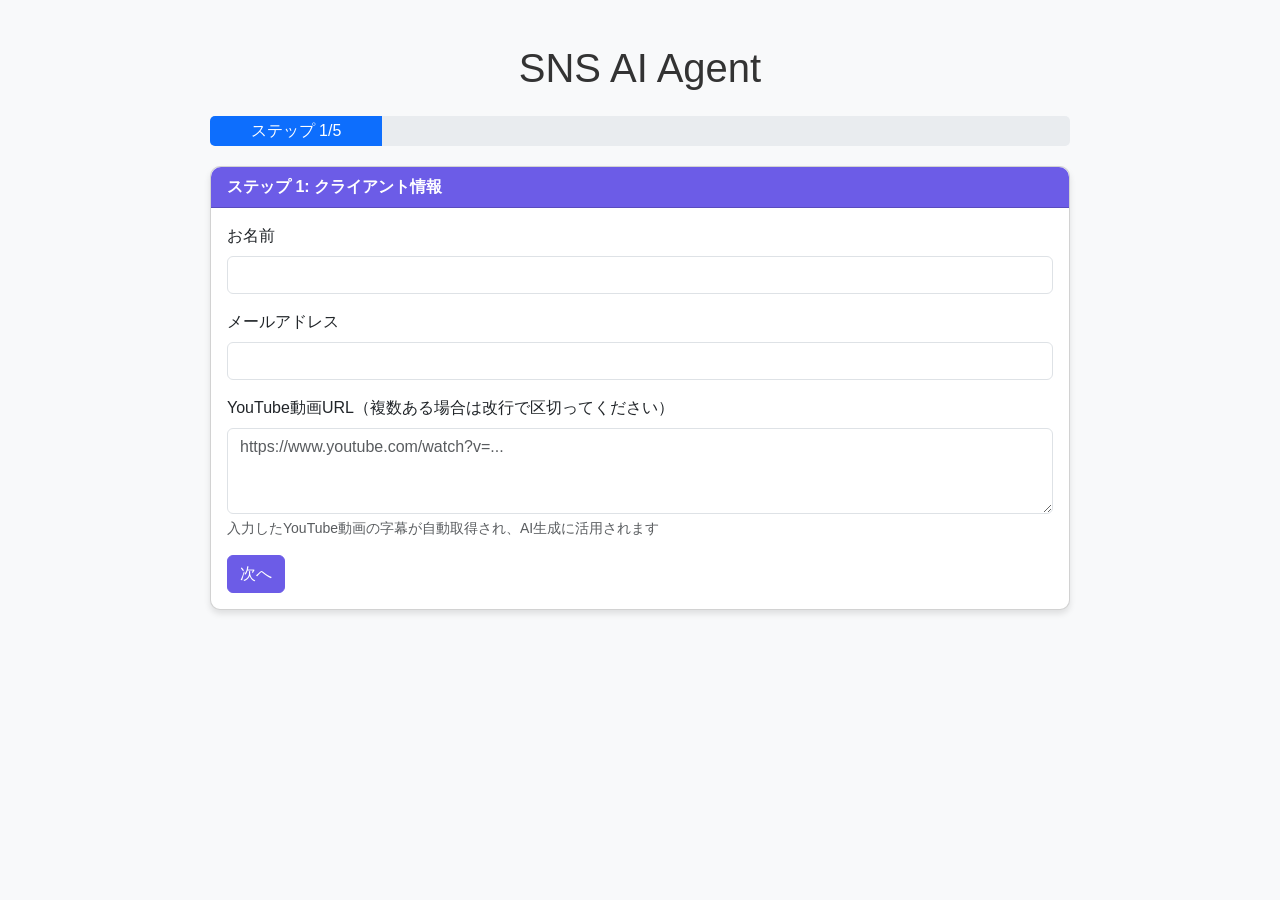
==== commit e86e6fe5: "Add YouTube transcript retrieval and integration with AI generation Co-Authored-By: yusuke_minari@pd" ====
--- a/app/static/index.html
+++ b/app/static/index.html
@@ -100,6 +100,11 @@
                     <div class="mb-3">
                         <label for="clientEmail" class="form-label">メールアドレス</label>
                         <input type="email" class="form-control" id="clientEmail">
+                    </div>
+                    <div class="mb-3">
+                        <label for="youtubeUrls" class="form-label">YouTube動画URL（複数ある場合は改行で区切ってください）</label>
+                        <textarea class="form-control" id="youtubeUrls" rows="3" placeholder="https://www.youtube.com/watch?v=..."></textarea>
+                        <div class="form-text">入力したYouTube動画の字幕が自動取得され、AI生成に活用されます</div>
                     </div>
                     <button type="submit" class="btn btn-primary">次へ</button>
                 </form>
@@ -236,12 +241,8 @@
         let selectedProfileId = null;
         let selectedScriptId = null;
         
-        // 認証情報
-        const username = "user";
-        const password = "df1e9b9a329e6d7367a052bc2d1ee256";
-        
-        // Base64エンコードされた認証情報
-        const authHeader = 'Basic ' + btoa(username + ':' + password);
+        // APIのベースURL
+        const apiBaseUrl = window.location.origin;
         
         // ページ読み込み時の処理
         document.addEventListener('DOMContentLoaded', function() {
@@ -259,11 +260,7 @@
         // APIからオプションを取得
         async function fetchOptions() {
             try {
-                const response = await fetch('/options', {
-                    headers: {
-                        'Authorization': authHeader
-                    }
-                });
+                const response = await fetch(`${apiBaseUrl}/options`);
                 const data = await response.json();
                 
                 // ターゲット属性のチェックボックスを生成
@@ -305,17 +302,24 @@
             
             const name = document.getElementById('clientName').value;
             const email = document.getElementById('clientEmail').value;
-            
-            try {
-                const response = await fetch('/clients/', {
+            const youtubeUrlsText = document.getElementById('youtubeUrls').value;
+            
+            // YouTube URLを改行で分割して配列に変換
+            const youtubeUrls = youtubeUrlsText
+                .split('\n')
+                .map(url => url.trim())
+                .filter(url => url !== '');
+            
+            try {
+                const response = await fetch(`${apiBaseUrl}/clients/`, {
                     method: 'POST',
                     headers: {
-                        'Content-Type': 'application/json',
-                        'Authorization': authHeader
+                        'Content-Type': 'application/json'
                     },
                     body: JSON.stringify({
                         name: name,
-                        email: email
+                        email: email,
+                        youtube_urls: youtubeUrls.length > 0 ? youtubeUrls : null
                     })
                 });
                 
@@ -381,11 +385,8 @@
             });
             
             try {
-                const response = await fetch('/selections/', {
+                const response = await fetch(`${apiBaseUrl}/selections/`, {
                     method: 'POST',
-                    headers: {
-                        'Authorization': authHeader
-                    },
                     body: formData
                 });
                 
@@ -413,11 +414,8 @@
             formData.append('file', file);
             
             try {
-                const response = await fetch('/upload/', {
+                const response = await fetch(`${apiBaseUrl}/upload/`, {
                     method: 'POST',
-                    headers: {
-                        'Authorization': authHeader
-                    },
                     body: formData
                 });
                 
@@ -451,11 +449,8 @@
             formData.append('client_id', clientId);
             
             try {
-                const response = await fetch('/generate-profile/', {
+                const response = await fetch(`${apiBaseUrl}/generate-profile/`, {
                     method: 'POST',
-                    headers: {
-                        'Authorization': authHeader
-                    },
                     body: formData
                 });
                 
@@ -509,11 +504,8 @@
                 const formData = new FormData();
                 formData.append('client_id', clientId);
                 
-                const response = await fetch(`/select-profile/${profileId}`, {
+                const response = await fetch(`${apiBaseUrl}/select-profile/${profileId}`, {
                     method: 'POST',
-                    headers: {
-                        'Authorization': authHeader
-                    },
                     body: formData
                 });
                 
@@ -539,11 +531,10 @@
             const profileText = profileCard.querySelector('.profile-text').value;
             
             try {
-                const response = await fetch(`/profiles/${profileId}`, {
+                const response = await fetch(`${apiBaseUrl}/profiles/${profileId}`, {
                     method: 'PUT',
                     headers: {
-                        'Content-Type': 'application/json',
-                        'Authorization': authHeader
+                        'Content-Type': 'application/json'
                     },
                     body: JSON.stringify({
                         account_name: accountName,
@@ -575,11 +566,8 @@
             formData.append('client_id', clientId);
             
             try {
-                const response = await fetch('/generate-script/', {
+                const response = await fetch(`${apiBaseUrl}/generate-script/`, {
                     method: 'POST',
-                    headers: {
-                        'Authorization': authHeader
-                    },
                     body: formData
                 });
                 
@@ -629,11 +617,8 @@
                 const formData = new FormData();
                 formData.append('client_id', clientId);
                 
-                const response = await fetch(`/select-script/${scriptId}`, {
+                const response = await fetch(`${apiBaseUrl}/select-script/${scriptId}`, {
                     method: 'POST',
-                    headers: {
-                        'Authorization': authHeader
-                    },
                     body: formData
                 });
                 
@@ -658,11 +643,10 @@
             const scriptText = scriptCard.querySelector('.script-text').value;
             
             try {
-                const response = await fetch(`/scripts/${scriptId}`, {
+                const response = await fetch(`${apiBaseUrl}/scripts/${scriptId}`, {
                     method: 'PUT',
                     headers: {
-                        'Content-Type': 'application/json',
-                        'Authorization': authHeader
+                        'Content-Type': 'application/json'
                     },
                     body: JSON.stringify({
                         script_text: scriptText
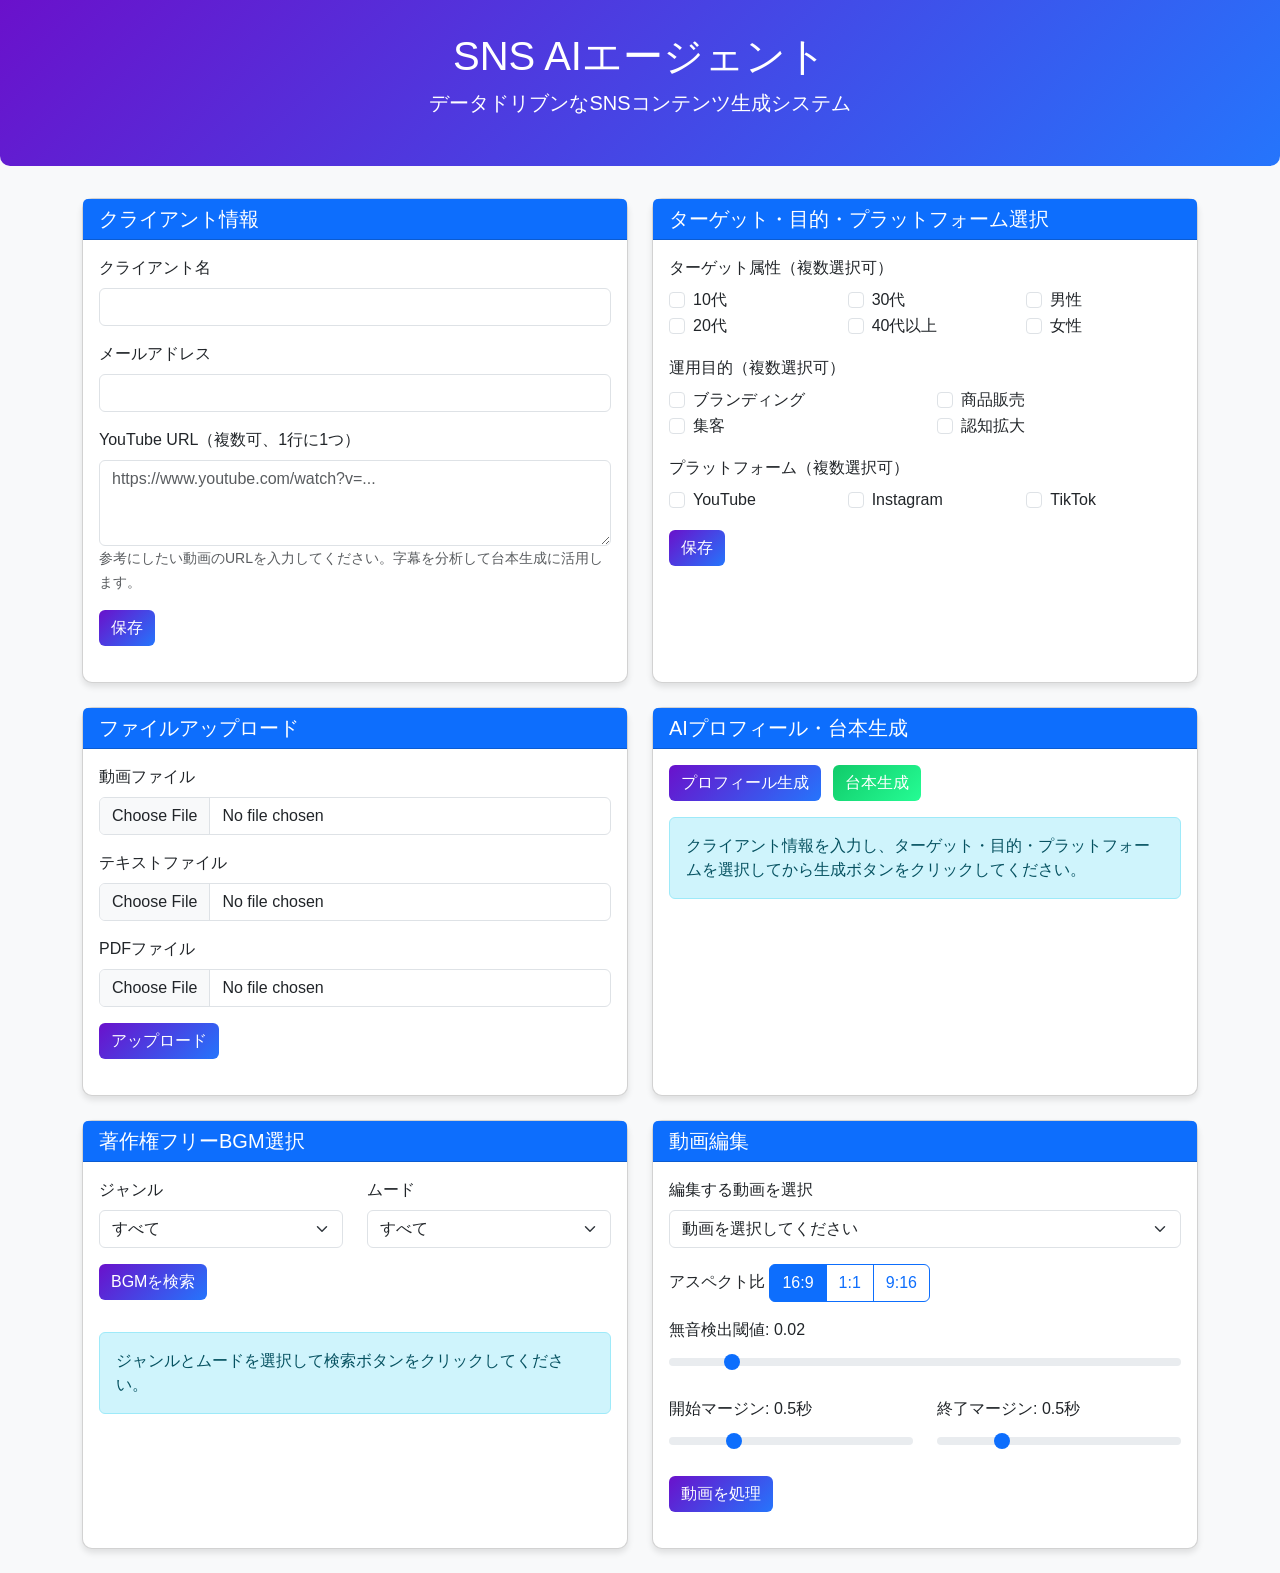
==== commit b5992b1b: "Full integration of SNS AI Agent enhanced version Co-Authored-By: yusuke_minari@pdytokyo.com <yusuke" ====
--- a/app/static/index.html
+++ b/app/static/index.html
@@ -3,7 +3,7 @@
 <head>
     <meta charset="UTF-8">
     <meta name="viewport" content="width=device-width, initial-scale=1.0">
-    <title>SNS AI Agent - Webプロトタイプ</title>
+    <title>SNS AIエージェント - 強化版</title>
     <link href="https://cdn.jsdelivr.net/npm/bootstrap@5.3.0-alpha1/dist/css/bootstrap.min.css" rel="stylesheet">
     <style>
         body {
@@ -11,724 +11,567 @@
             background-color: #f8f9fa;
             color: #333;
         }
-        .container {
-            max-width: 900px;
-            margin: 0 auto;
-            padding: 20px;
+        .header {
+            background: linear-gradient(135deg, #6a11cb 0%, #2575fc 100%);
+            color: white;
+            padding: 2rem 0;
+            margin-bottom: 2rem;
+            border-radius: 0 0 10px 10px;
         }
         .card {
-            margin-bottom: 20px;
             border-radius: 10px;
             box-shadow: 0 4px 6px rgba(0, 0, 0, 0.1);
-        }
-        .card-header {
-            background-color: #6c5ce7;
+            margin-bottom: 20px;
+            transition: transform 0.3s ease;
+        }
+        .card:hover {
+            transform: translateY(-5px);
+        }
+        .btn-primary {
+            background: linear-gradient(135deg, #6a11cb 0%, #2575fc 100%);
+            border: none;
+        }
+        .btn-success {
+            background: linear-gradient(135deg, #11cb6a 0%, #25fc94 100%);
+            border: none;
+        }
+        .btn-info {
+            background: linear-gradient(135deg, #11b5cb 0%, #25c8fc 100%);
+            border: none;
             color: white;
-            font-weight: bold;
-            border-radius: 10px 10px 0 0 !important;
-        }
-        .btn-primary {
-            background-color: #6c5ce7;
-            border-color: #6c5ce7;
-        }
-        .btn-primary:hover {
-            background-color: #5b4bc9;
-            border-color: #5b4bc9;
-        }
-        .form-check-input:checked {
-            background-color: #6c5ce7;
-            border-color: #6c5ce7;
-        }
-        .hidden {
-            display: none;
-        }
-        .profile-card, .script-card {
-            border: 1px solid #ddd;
-            border-radius: 8px;
-            padding: 15px;
-            margin-bottom: 15px;
-            background-color: white;
-        }
-        .selected {
-            border: 2px solid #6c5ce7;
-            box-shadow: 0 0 10px rgba(108, 92, 231, 0.3);
-        }
-        .progress {
-            height: 30px;
-            margin-bottom: 20px;
-            border-radius: 5px;
-        }
-        .progress-bar {
-            font-size: 16px;
-            line-height: 30px;
-        }
-        textarea {
-            min-height: 150px;
-        }
-        .loading {
-            display: flex;
-            justify-content: center;
-            align-items: center;
-            margin: 20px 0;
-        }
-        .spinner-border {
-            width: 3rem;
-            height: 3rem;
         }
     </style>
 </head>
 <body>
+    <div class="header text-center">
+        <h1>SNS AIエージェント</h1>
+        <p class="lead">データドリブンなSNSコンテンツ生成システム</p>
+    </div>
+
     <div class="container">
-        <h1 class="text-center my-4">SNS AI Agent</h1>
-        
-        <!-- プログレスバー -->
-        <div class="progress">
-            <div id="progress-bar" class="progress-bar bg-primary" role="progressbar" style="width: 20%" aria-valuenow="20" aria-valuemin="0" aria-valuemax="100">ステップ 1/5</div>
-        </div>
-        
-        <!-- ステップ1: クライアント情報 -->
-        <div id="step1" class="card">
-            <div class="card-header">
-                ステップ 1: クライアント情報
+        <div class="row">
+            <div class="col-md-6 mb-4">
+                <div class="card h-100">
+                    <div class="card-header bg-primary text-white">
+                        <h5 class="mb-0">クライアント情報</h5>
+                    </div>
+                    <div class="card-body">
+                        <form id="clientForm">
+                            <div class="mb-3">
+                                <label for="clientName" class="form-label">クライアント名</label>
+                                <input type="text" class="form-control" id="clientName" required>
+                            </div>
+                            <div class="mb-3">
+                                <label for="clientEmail" class="form-label">メールアドレス</label>
+                                <input type="email" class="form-control" id="clientEmail" required>
+                            </div>
+                            <div class="mb-3">
+                                <label for="youtubeUrls" class="form-label">YouTube URL（複数可、1行に1つ）</label>
+                                <textarea class="form-control" id="youtubeUrls" rows="3" placeholder="https://www.youtube.com/watch?v=..."></textarea>
+                                <small class="text-muted">参考にしたい動画のURLを入力してください。字幕を分析して台本生成に活用します。</small>
+                            </div>
+                            <button type="submit" class="btn btn-primary">保存</button>
+                        </form>
+                    </div>
+                </div>
             </div>
-            <div class="card-body">
-                <form id="clientForm">
-                    <div class="mb-3">
-                        <label for="clientName" class="form-label">お名前</label>
-                        <input type="text" class="form-control" id="clientName" required>
-                    </div>
-                    <div class="mb-3">
-                        <label for="clientEmail" class="form-label">メールアドレス</label>
-                        <input type="email" class="form-control" id="clientEmail">
-                    </div>
-                    <div class="mb-3">
-                        <label for="youtubeUrls" class="form-label">YouTube動画URL（複数ある場合は改行で区切ってください）</label>
-                        <textarea class="form-control" id="youtubeUrls" rows="3" placeholder="https://www.youtube.com/watch?v=..."></textarea>
-                        <div class="form-text">入力したYouTube動画の字幕が自動取得され、AI生成に活用されます</div>
-                    </div>
-                    <button type="submit" class="btn btn-primary">次へ</button>
-                </form>
+
+            <div class="col-md-6 mb-4">
+                <div class="card h-100">
+                    <div class="card-header bg-primary text-white">
+                        <h5 class="mb-0">ターゲット・目的・プラットフォーム選択</h5>
+                    </div>
+                    <div class="card-body">
+                        <form id="selectionForm">
+                            <div class="mb-3">
+                                <label class="form-label">ターゲット属性（複数選択可）</label>
+                                <div class="row">
+                                    <div class="col-md-4">
+                                        <div class="form-check">
+                                            <input class="form-check-input target-attr" type="checkbox" value="10代" id="target1">
+                                            <label class="form-check-label" for="target1">10代</label>
+                                        </div>
+                                        <div class="form-check">
+                                            <input class="form-check-input target-attr" type="checkbox" value="20代" id="target2">
+                                            <label class="form-check-label" for="target2">20代</label>
+                                        </div>
+                                    </div>
+                                    <div class="col-md-4">
+                                        <div class="form-check">
+                                            <input class="form-check-input target-attr" type="checkbox" value="30代" id="target3">
+                                            <label class="form-check-label" for="target3">30代</label>
+                                        </div>
+                                        <div class="form-check">
+                                            <input class="form-check-input target-attr" type="checkbox" value="40代以上" id="target4">
+                                            <label class="form-check-label" for="target4">40代以上</label>
+                                        </div>
+                                    </div>
+                                    <div class="col-md-4">
+                                        <div class="form-check">
+                                            <input class="form-check-input target-attr" type="checkbox" value="男性" id="target5">
+                                            <label class="form-check-label" for="target5">男性</label>
+                                        </div>
+                                        <div class="form-check">
+                                            <input class="form-check-input target-attr" type="checkbox" value="女性" id="target6">
+                                            <label class="form-check-label" for="target6">女性</label>
+                                        </div>
+                                    </div>
+                                </div>
+                            </div>
+
+                            <div class="mb-3">
+                                <label class="form-label">運用目的（複数選択可）</label>
+                                <div class="row">
+                                    <div class="col-md-6">
+                                        <div class="form-check">
+                                            <input class="form-check-input purpose" type="checkbox" value="ブランディング" id="purpose1">
+                                            <label class="form-check-label" for="purpose1">ブランディング</label>
+                                        </div>
+                                        <div class="form-check">
+                                            <input class="form-check-input purpose" type="checkbox" value="集客" id="purpose2">
+                                            <label class="form-check-label" for="purpose2">集客</label>
+                                        </div>
+                                    </div>
+                                    <div class="col-md-6">
+                                        <div class="form-check">
+                                            <input class="form-check-input purpose" type="checkbox" value="商品販売" id="purpose3">
+                                            <label class="form-check-label" for="purpose3">商品販売</label>
+                                        </div>
+                                        <div class="form-check">
+                                            <input class="form-check-input purpose" type="checkbox" value="認知拡大" id="purpose4">
+                                            <label class="form-check-label" for="purpose4">認知拡大</label>
+                                        </div>
+                                    </div>
+                                </div>
+                            </div>
+
+                            <div class="mb-3">
+                                <label class="form-label">プラットフォーム（複数選択可）</label>
+                                <div class="row">
+                                    <div class="col-md-4">
+                                        <div class="form-check">
+                                            <input class="form-check-input platform" type="checkbox" value="YouTube" id="platform1">
+                                            <label class="form-check-label" for="platform1">YouTube</label>
+                                        </div>
+                                    </div>
+                                    <div class="col-md-4">
+                                        <div class="form-check">
+                                            <input class="form-check-input platform" type="checkbox" value="Instagram" id="platform2">
+                                            <label class="form-check-label" for="platform2">Instagram</label>
+                                        </div>
+                                    </div>
+                                    <div class="col-md-4">
+                                        <div class="form-check">
+                                            <input class="form-check-input platform" type="checkbox" value="TikTok" id="platform3">
+                                            <label class="form-check-label" for="platform3">TikTok</label>
+                                        </div>
+                                    </div>
+                                </div>
+                            </div>
+                            <button type="submit" class="btn btn-primary">保存</button>
+                        </form>
+                    </div>
+                </div>
             </div>
         </div>
-        
-        <!-- ステップ2: ターゲット属性・運用目的・プラットフォーム選択 -->
-        <div id="step2" class="card hidden">
-            <div class="card-header">
-                ステップ 2: ターゲット属性・運用目的・プラットフォーム選択
+
+        <div class="row">
+            <div class="col-md-6 mb-4">
+                <div class="card h-100">
+                    <div class="card-header bg-primary text-white">
+                        <h5 class="mb-0">ファイルアップロード</h5>
+                    </div>
+                    <div class="card-body">
+                        <form id="uploadForm">
+                            <div class="mb-3">
+                                <label for="videoFile" class="form-label">動画ファイル</label>
+                                <input class="form-control" type="file" id="videoFile" accept="video/*">
+                            </div>
+                            <div class="mb-3">
+                                <label for="textFile" class="form-label">テキストファイル</label>
+                                <input class="form-control" type="file" id="textFile" accept=".txt,.doc,.docx">
+                            </div>
+                            <div class="mb-3">
+                                <label for="pdfFile" class="form-label">PDFファイル</label>
+                                <input class="form-control" type="file" id="pdfFile" accept=".pdf">
+                            </div>
+                            <button type="submit" class="btn btn-primary">アップロード</button>
+                        </form>
+                    </div>
+                </div>
             </div>
-            <div class="card-body">
-                <form id="selectionsForm">
-                    <div class="row">
-                        <div class="col-md-4">
-                            <h5>ターゲット属性</h5>
-                            <div id="targetAttributesContainer">
-                                <!-- APIから取得したチェックボックスがここに表示されます -->
-                            </div>
-                            <div class="mb-3">
-                                <label for="interestsInput" class="form-label">興味関心（カンマ区切りで入力）</label>
-                                <input type="text" class="form-control" id="interestsInput" placeholder="例: 旅行,料理,音楽">
-                            </div>
-                        </div>
-                        <div class="col-md-4">
-                            <h5>運用目的</h5>
-                            <div id="operationalPurposesContainer">
-                                <!-- APIから取得したチェックボックスがここに表示されます -->
-                            </div>
-                        </div>
-                        <div class="col-md-4">
-                            <h5>プラットフォーム</h5>
-                            <div id="platformsContainer">
-                                <!-- APIから取得したチェックボックスがここに表示されます -->
-                            </div>
-                        </div>
-                    </div>
-                    <div class="mt-3">
-                        <button type="button" class="btn btn-secondary me-2" onclick="prevStep(1)">戻る</button>
-                        <button type="submit" class="btn btn-primary">次へ</button>
-                    </div>
-                </form>
+
+            <div class="col-md-6 mb-4">
+                <div class="card h-100">
+                    <div class="card-header bg-primary text-white">
+                        <h5 class="mb-0">AIプロフィール・台本生成</h5>
+                    </div>
+                    <div class="card-body">
+                        <div class="mb-3">
+                            <button id="generateProfileBtn" class="btn btn-primary me-2">プロフィール生成</button>
+                            <button id="generateScriptBtn" class="btn btn-success">台本生成</button>
+                        </div>
+                        <div id="generatedContent" class="mt-3">
+                            <div class="alert alert-info">
+                                クライアント情報を入力し、ターゲット・目的・プラットフォームを選択してから生成ボタンをクリックしてください。
+                            </div>
+                        </div>
+                    </div>
+                </div>
             </div>
         </div>
-        
-        <!-- ステップ3: ファイルアップロード -->
-        <div id="step3" class="card hidden">
-            <div class="card-header">
-                ステップ 3: ファイルアップロード
+
+        <div class="row">
+            <div class="col-md-6 mb-4">
+                <div class="card h-100">
+                    <div class="card-header bg-primary text-white">
+                        <h5 class="mb-0">著作権フリーBGM選択</h5>
+                    </div>
+                    <div class="card-body">
+                        <div class="row mb-3">
+                            <div class="col-md-6">
+                                <label for="audioGenre" class="form-label">ジャンル</label>
+                                <select class="form-select" id="audioGenre">
+                                    <option value="">すべて</option>
+                                    <option value="ポップ">ポップ</option>
+                                    <option value="ロック">ロック</option>
+                                    <option value="エレクトロニック">エレクトロニック</option>
+                                    <option value="ヒップホップ">ヒップホップ</option>
+                                </select>
+                            </div>
+                            <div class="col-md-6">
+                                <label for="audioMood" class="form-label">ムード</label>
+                                <select class="form-select" id="audioMood">
+                                    <option value="">すべて</option>
+                                    <option value="明るい">明るい</option>
+                                    <option value="落ち着いた">落ち着いた</option>
+                                    <option value="エネルギッシュ">エネルギッシュ</option>
+                                    <option value="感動的">感動的</option>
+                                </select>
+                            </div>
+                        </div>
+                        <button id="searchAudioBtn" class="btn btn-primary mb-3">BGMを検索</button>
+                        <div id="audioList" class="mt-3">
+                            <div class="alert alert-info">
+                                ジャンルとムードを選択して検索ボタンをクリックしてください。
+                            </div>
+                        </div>
+                    </div>
+                </div>
             </div>
-            <div class="card-body">
-                <form id="uploadForm">
-                    <div class="mb-3">
-                        <label for="fileUpload" class="form-label">動画・テキスト・PDFをアップロード</label>
-                        <input class="form-control" type="file" id="fileUpload" accept="video/*,text/*,.pdf">
-                    </div>
-                    <div id="uploadedFiles">
-                        <!-- アップロードされたファイル一覧 -->
-                    </div>
-                    <div class="mt-3">
-                        <button type="button" class="btn btn-secondary me-2" onclick="prevStep(2)">戻る</button>
-                        <button type="button" class="btn btn-primary" onclick="nextStep(4)">次へ</button>
-                    </div>
-                </form>
-            </div>
-        </div>
-        
-        <!-- ステップ4: プロフィール生成 -->
-        <div id="step4" class="card hidden">
-            <div class="card-header">
-                ステップ 4: プロフィール生成
-            </div>
-            <div class="card-body">
-                <div class="mb-3">
-                    <button id="generateProfileBtn" class="btn btn-primary mb-3">プロフィールを生成</button>
-                    <div id="profileLoading" class="loading hidden">
-                        <div class="spinner-border text-primary" role="status">
-                            <span class="visually-hidden">Loading...</span>
-                        </div>
-                        <span class="ms-2">生成中...</span>
-                    </div>
-                </div>
-                <div id="profilesContainer">
-                    <!-- 生成されたプロフィールがここに表示されます -->
-                </div>
-                <div class="mt-3">
-                    <button type="button" class="btn btn-secondary me-2" onclick="prevStep(3)">戻る</button>
-                    <button type="button" class="btn btn-primary" onclick="nextStep(5)">次へ</button>
-                </div>
-            </div>
-        </div>
-        
-        <!-- ステップ5: 台本生成 -->
-        <div id="step5" class="card hidden">
-            <div class="card-header">
-                ステップ 5: 台本生成
-            </div>
-            <div class="card-body">
-                <div class="mb-3">
-                    <button id="generateScriptBtn" class="btn btn-primary mb-3">台本を生成</button>
-                    <div id="scriptLoading" class="loading hidden">
-                        <div class="spinner-border text-primary" role="status">
-                            <span class="visually-hidden">Loading...</span>
-                        </div>
-                        <span class="ms-2">生成中...</span>
-                    </div>
-                </div>
-                <div id="scriptsContainer">
-                    <!-- 生成された台本がここに表示されます -->
-                </div>
-                <div class="mt-3">
-                    <button type="button" class="btn btn-secondary me-2" onclick="prevStep(4)">戻る</button>
-                    <button type="button" class="btn btn-primary" onclick="finishProcess()">完了</button>
-                </div>
-            </div>
-        </div>
-        
-        <!-- 完了メッセージ -->
-        <div id="completion" class="card hidden">
-            <div class="card-header bg-success">
-                完了
-            </div>
-            <div class="card-body">
-                <h5 class="card-title">プロセスが完了しました！</h5>
-                <p class="card-text">選択したプロフィールと台本が保存されました。</p>
-                <button type="button" class="btn btn-primary" onclick="resetProcess()">新しいプロセスを開始</button>
+
+            <div class="col-md-6 mb-4">
+                <div class="card h-100">
+                    <div class="card-header bg-primary text-white">
+                        <h5 class="mb-0">動画編集</h5>
+                    </div>
+                    <div class="card-body">
+                        <div class="mb-3">
+                            <label for="videoSelect" class="form-label">編集する動画を選択</label>
+                            <select class="form-select" id="videoSelect">
+                                <option value="">動画を選択してください</option>
+                            </select>
+                        </div>
+                        
+                        <div class="mb-3">
+                            <label class="form-label">アスペクト比</label>
+                            <div class="btn-group" role="group">
+                                <input type="radio" class="btn-check" name="aspectRatio" id="ratio169" value="16:9" checked>
+                                <label class="btn btn-outline-primary" for="ratio169">16:9</label>
+                                
+                                <input type="radio" class="btn-check" name="aspectRatio" id="ratio11" value="1:1">
+                                <label class="btn btn-outline-primary" for="ratio11">1:1</label>
+                                
+                                <input type="radio" class="btn-check" name="aspectRatio" id="ratio916" value="9:16">
+                                <label class="btn btn-outline-primary" for="ratio916">9:16</label>
+                            </div>
+                        </div>
+                        
+                        <div class="mb-3">
+                            <label for="silenceThreshold" class="form-label">無音検出閾値: <span id="silenceThresholdValue">0.02</span></label>
+                            <input type="range" class="form-range" id="silenceThreshold" min="0.01" max="0.1" step="0.01" value="0.02">
+                        </div>
+                        
+                        <div class="row mb-3">
+                            <div class="col-md-6">
+                                <label for="startMargin" class="form-label">開始マージン: <span id="startMarginValue">0.5</span>秒</label>
+                                <input type="range" class="form-range" id="startMargin" min="0" max="2" step="0.1" value="0.5">
+                            </div>
+                            <div class="col-md-6">
+                                <label for="endMargin" class="form-label">終了マージン: <span id="endMarginValue">0.5</span>秒</label>
+                                <input type="range" class="form-range" id="endMargin" min="0" max="2" step="0.1" value="0.5">
+                            </div>
+                        </div>
+                        
+                        <button id="processVideoBtn" class="btn btn-primary">動画を処理</button>
+                    </div>
+                </div>
             </div>
         </div>
     </div>
 
     <script>
-        // グローバル変数
+        // クライアントIDを保存する変数
         let clientId = null;
-        let selectedProfileId = null;
-        let selectedScriptId = null;
-        
-        // APIのベースURL
-        const apiBaseUrl = window.location.origin;
-        
-        // ページ読み込み時の処理
-        document.addEventListener('DOMContentLoaded', function() {
-            // オプションを取得して表示
-            fetchOptions();
-            
-            // フォームのイベントリスナー設定
-            document.getElementById('clientForm').addEventListener('submit', handleClientSubmit);
-            document.getElementById('selectionsForm').addEventListener('submit', handleSelectionsSubmit);
-            document.getElementById('fileUpload').addEventListener('change', handleFileUpload);
-            document.getElementById('generateProfileBtn').addEventListener('click', generateProfile);
-            document.getElementById('generateScriptBtn').addEventListener('click', generateScript);
-        });
-        
-        // APIからオプションを取得
-        async function fetchOptions() {
-            try {
-                const response = await fetch(`${apiBaseUrl}/options`);
-                const data = await response.json();
-                
-                // ターゲット属性のチェックボックスを生成
-                const targetContainer = document.getElementById('targetAttributesContainer');
-                data.target_attributes.forEach(attr => {
-                    targetContainer.innerHTML += createCheckbox('targetAttributes', attr);
-                });
-                
-                // 運用目的のチェックボックスを生成
-                const purposeContainer = document.getElementById('operationalPurposesContainer');
-                data.operational_purposes.forEach(purpose => {
-                    purposeContainer.innerHTML += createCheckbox('operationalPurposes', purpose);
-                });
-                
-                // プラットフォームのチェックボックスを生成
-                const platformContainer = document.getElementById('platformsContainer');
-                data.platforms.forEach(platform => {
-                    platformContainer.innerHTML += createCheckbox('platforms', platform);
-                });
-            } catch (error) {
-                console.error('オプション取得エラー:', error);
-                alert('選択肢の取得に失敗しました。ページを再読み込みしてください。');
-            }
-        }
-        
-        // チェックボックスHTML生成
-        function createCheckbox(name, value) {
-            return `
-                <div class="form-check">
-                    <input class="form-check-input" type="checkbox" name="${name}" value="${value}" id="${name}-${value.replace(/\s+/g, '-').toLowerCase()}">
-                    <label class="form-check-label" for="${name}-${value.replace(/\s+/g, '-').toLowerCase()}">${value}</label>
-                </div>
-            `;
-        }
-        
-        // クライアント情報送信
-        async function handleClientSubmit(event) {
-            event.preventDefault();
+        
+        // クライアント情報フォームの送信
+        document.getElementById('clientForm').addEventListener('submit', function(e) {
+            e.preventDefault();
             
             const name = document.getElementById('clientName').value;
             const email = document.getElementById('clientEmail').value;
-            const youtubeUrlsText = document.getElementById('youtubeUrls').value;
-            
-            // YouTube URLを改行で分割して配列に変換
-            const youtubeUrls = youtubeUrlsText
-                .split('\n')
-                .map(url => url.trim())
-                .filter(url => url !== '');
-            
-            try {
-                const response = await fetch(`${apiBaseUrl}/clients/`, {
-                    method: 'POST',
-                    headers: {
-                        'Content-Type': 'application/json'
-                    },
-                    body: JSON.stringify({
-                        name: name,
-                        email: email,
-                        youtube_urls: youtubeUrls.length > 0 ? youtubeUrls : null
-                    })
-                });
-                
-                const data = await response.json();
+            const youtubeUrls = document.getElementById('youtubeUrls').value.split('\n').filter(url => url.trim() !== '');
+            
+            fetch('/clients/', {
+                method: 'POST',
+                headers: {
+                    'Content-Type': 'application/json',
+                },
+                body: JSON.stringify({
+                    name: name,
+                    email: email,
+                    youtube_urls: youtubeUrls
+                }),
+            })
+            .then(response => response.json())
+            .then(data => {
                 clientId = data.id;
-                nextStep(2);
-            } catch (error) {
-                console.error('クライアント情報送信エラー:', error);
-                alert('クライアント情報の送信に失敗しました。もう一度お試しください。');
-            }
-        }
-        
-        // 選択肢送信
-        async function handleSelectionsSubmit(event) {
-            event.preventDefault();
-            
-            // チェックされた値を取得
-            const targetAttributes = getCheckedValues('targetAttributes');
-            const operationalPurposes = getCheckedValues('operationalPurposes');
-            const platforms = getCheckedValues('platforms');
-            
-            // 興味関心を取得
-            const interestsInput = document.getElementById('interestsInput').value;
-            const interests = interestsInput.split(',').map(item => item.trim()).filter(item => item !== '');
-            
-            // 興味関心が入力されているか確認
-            if (interests.length === 0) {
-                alert('興味関心を入力してください。');
+                alert('クライアント情報が保存されました。');
+            })
+            .catch(error => {
+                console.error('Error:', error);
+                alert('エラーが発生しました。');
+            });
+        });
+        
+        // ターゲット・目的・プラットフォーム選択フォームの送信
+        document.getElementById('selectionForm').addEventListener('submit', function(e) {
+            e.preventDefault();
+            
+            if (!clientId) {
+                alert('先にクライアント情報を保存してください。');
                 return;
             }
             
-            // 少なくとも1つ選択されているか確認
-            if (targetAttributes.length === 0 || operationalPurposes.length === 0 || platforms.length === 0) {
-                alert('各カテゴリから少なくとも1つ選択してください。');
+            const targetAttributes = Array.from(document.querySelectorAll('.target-attr:checked')).map(cb => cb.value);
+            const operationalPurposes = Array.from(document.querySelectorAll('.purpose:checked')).map(cb => cb.value);
+            const platforms = Array.from(document.querySelectorAll('.platform:checked')).map(cb => cb.value);
+            
+            fetch('/selections/', {
+                method: 'POST',
+                headers: {
+                    'Content-Type': 'application/json',
+                },
+                body: JSON.stringify({
+                    client_id: clientId,
+                    target_attributes: targetAttributes,
+                    operational_purposes: operationalPurposes,
+                    platforms: platforms
+                }),
+            })
+            .then(response => response.json())
+            .then(data => {
+                alert('選択情報が保存されました。');
+            })
+            .catch(error => {
+                console.error('Error:', error);
+                alert('エラーが発生しました。');
+            });
+        });
+        
+        // ファイルアップロードフォームの送信
+        document.getElementById('uploadForm').addEventListener('submit', function(e) {
+            e.preventDefault();
+            
+            if (!clientId) {
+                alert('先にクライアント情報を保存してください。');
                 return;
             }
             
-            // 興味関心をターゲット属性に追加
-            const allTargetAttributes = [...targetAttributes, ...interests.map(interest => `興味: ${interest}`)];
-            
-            // FormDataオブジェクト作成
             const formData = new FormData();
             formData.append('client_id', clientId);
             
-            // 選択データをJSON文字列化してFormDataに追加
-            const selectionData = {
-                target_attributes: allTargetAttributes,
-                operational_purposes: operationalPurposes,
-                platforms: platforms
-            };
-            
-            // 各配列をFormDataに追加
-            allTargetAttributes.forEach(attr => {
-                formData.append('selection.target_attributes', attr);
-            });
-            
-            operationalPurposes.forEach(purpose => {
-                formData.append('selection.operational_purposes', purpose);
-            });
-            
-            platforms.forEach(platform => {
-                formData.append('selection.platforms', platform);
-            });
-            
-            try {
-                const response = await fetch(`${apiBaseUrl}/selections/`, {
-                    method: 'POST',
-                    body: formData
-                });
-                
-                const data = await response.json();
-                nextStep(3);
-            } catch (error) {
-                console.error('選択肢送信エラー:', error);
-                alert('選択肢の送信に失敗しました。もう一度お試しください。');
+            const videoFile = document.getElementById('videoFile').files[0];
+            const textFile = document.getElementById('textFile').files[0];
+            const pdfFile = document.getElementById('pdfFile').files[0];
+            
+            if (videoFile) formData.append('video_file', videoFile);
+            if (textFile) formData.append('text_file', textFile);
+            if (pdfFile) formData.append('pdf_file', pdfFile);
+            
+            fetch('/upload/', {
+                method: 'POST',
+                body: formData,
+            })
+            .then(response => response.json())
+            .then(data => {
+                alert('ファイルがアップロードされました。');
+            })
+            .catch(error => {
+                console.error('Error:', error);
+                alert('エラーが発生しました。');
+            });
+        });
+        
+        // プロフィール生成ボタンのクリック
+        document.getElementById('generateProfileBtn').addEventListener('click', function() {
+            if (!clientId) {
+                alert('先にクライアント情報を保存してください。');
+                return;
             }
-        }
-        
-        // チェックされた値を取得
-        function getCheckedValues(name) {
-            const checkboxes = document.querySelectorAll(`input[name="${name}"]:checked`);
-            return Array.from(checkboxes).map(cb => cb.value);
-        }
-        
-        // ファイルアップロード処理
-        async function handleFileUpload(event) {
-            const file = event.target.files[0];
-            if (!file) return;
             
             const formData = new FormData();
             formData.append('client_id', clientId);
-            formData.append('file', file);
-            
-            try {
-                const response = await fetch(`${apiBaseUrl}/upload/`, {
-                    method: 'POST',
-                    body: formData
-                });
+            
+            fetch('/generate-profile/', {
+                method: 'POST',
+                body: formData,
+            })
+            .then(response => response.json())
+            .then(data => {
+                const content = `
+                <div class="card mb-3">
+                    <div class="card-header bg-success text-white">
+                        <h5 class="mb-0">生成されたプロフィール</h5>
+                    </div>
+                    <div class="card-body">
+                        <h6>アカウント名</h6>
+                        <p>${data.account_name}</p>
+                        <h6>プロフィール文</h6>
+                        <p>${data.profile_text}</p>
+                    </div>
+                </div>
+                `;
                 
-                const data = await response.json();
-                
-                // アップロードされたファイル一覧に追加
-                const filesList = document.getElementById('uploadedFiles');
-                filesList.innerHTML += `
-                    <div class="alert alert-success">
-                        <strong>${data.original_filename}</strong> がアップロードされました
-                    </div>
-                `;
-            } catch (error) {
-                console.error('ファイルアップロードエラー:', error);
-                alert('ファイルのアップロードに失敗しました。もう一度お試しください。');
-            }
-        }
-        
-        // プロフィール生成
-        async function generateProfile() {
+                document.getElementById('generatedContent').innerHTML = content;
+            })
+            .catch(error => {
+                console.error('Error:', error);
+                alert('エラーが発生しました。');
+            });
+        });
+        
+        // 台本生成ボタンのクリック
+        document.getElementById('generateScriptBtn').addEventListener('click', function() {
             if (!clientId) {
-                alert('クライアント情報が登録されていません。ステップ1からやり直してください。');
+                alert('先にクライアント情報を保存してください。');
                 return;
             }
             
-            // ローディング表示
-            document.getElementById('profileLoading').classList.remove('hidden');
-            document.getElementById('generateProfileBtn').disabled = true;
-            
             const formData = new FormData();
             formData.append('client_id', clientId);
             
-            try {
-                const response = await fetch(`${apiBaseUrl}/generate-profile/`, {
-                    method: 'POST',
-                    body: formData
-                });
-                
-                const data = await response.json();
-                
-                // プロフィールカードを作成
-                const profilesContainer = document.getElementById('profilesContainer');
-                const profileCard = document.createElement('div');
-                profileCard.className = 'profile-card';
-                profileCard.dataset.profileId = data.id;
-                
-                profileCard.innerHTML = `
-                    <div class="mb-3">
-                        <label class="form-label">アカウント名</label>
-                        <input type="text" class="form-control account-name" value="${data.account_name}">
-                    </div>
-                    <div class="mb-3">
-                        <label class="form-label">プロフィール</label>
-                        <textarea class="form-control profile-text">${data.profile_text}</textarea>
-                    </div>
-                    <div class="d-flex justify-content-between">
-                        <button class="btn btn-primary select-profile-btn">選択</button>
-                        <button class="btn btn-success save-profile-btn">保存</button>
-                    </div>
+            fetch('/generate-script/', {
+                method: 'POST',
+                body: formData,
+            })
+            .then(response => response.json())
+            .then(data => {
+                const content = `
+                <div class="card mb-3">
+                    <div class="card-header bg-success text-white">
+                        <h5 class="mb-0">生成された台本</h5>
+                    </div>
+                    <div class="card-body">
+                        <pre>${data.script_text}</pre>
+                    </div>
+                </div>
                 `;
                 
-                profilesContainer.prepend(profileCard);
+                document.getElementById('generatedContent').innerHTML = content;
+            })
+            .catch(error => {
+                console.error('Error:', error);
+                alert('エラーが発生しました。');
+            });
+        });
+        
+        // BGM検索ボタンのクリック
+        document.getElementById('searchAudioBtn').addEventListener('click', function() {
+            const genre = document.getElementById('audioGenre').value;
+            const mood = document.getElementById('audioMood').value;
+            
+            fetch(`/copyright-free-audio/?genre=${genre}&mood=${mood}`)
+            .then(response => response.json())
+            .then(data => {
+                let content = '';
                 
-                // イベントリスナーを追加
-                profileCard.querySelector('.select-profile-btn').addEventListener('click', function() {
-                    selectProfile(data.id, profileCard);
-                });
+                if (data.length === 0) {
+                    content = '<div class="alert alert-warning">該当するBGMが見つかりませんでした。</div>';
+                } else {
+                    content = '<div class="list-group">';
+                    data.forEach(audio => {
+                        content += `
+                        <div class="list-group-item">
+                            <h6>${audio.title}</h6>
+                            <p>ジャンル: ${audio.genre} | ムード: ${audio.mood} | 長さ: ${audio.duration}秒</p>
+                            <audio controls src="/audio/${audio.id}" class="w-100"></audio>
+                        </div>
+                        `;
+                    });
+                    content += '</div>';
+                }
                 
-                profileCard.querySelector('.save-profile-btn').addEventListener('click', function() {
-                    saveProfile(data.id, profileCard);
-                });
-                
-            } catch (error) {
-                console.error('プロフィール生成エラー:', error);
-                alert('プロフィールの生成に失敗しました。もう一度お試しください。');
-            } finally {
-                // ローディング非表示
-                document.getElementById('profileLoading').classList.add('hidden');
-                document.getElementById('generateProfileBtn').disabled = false;
-            }
-        }
-        
-        // プロフィール選択
-        async function selectProfile(profileId, profileCard) {
-            try {
-                const formData = new FormData();
-                formData.append('client_id', clientId);
-                
-                const response = await fetch(`${apiBaseUrl}/select-profile/${profileId}`, {
-                    method: 'POST',
-                    body: formData
-                });
-                
-                const data = await response.json();
-                
-                // 選択状態を更新
-                document.querySelectorAll('.profile-card').forEach(card => {
-                    card.classList.remove('selected');
-                });
-                
-                profileCard.classList.add('selected');
-                selectedProfileId = profileId;
-                
-            } catch (error) {
-                console.error('プロフィール選択エラー:', error);
-                alert('プロフィールの選択に失敗しました。もう一度お試しください。');
-            }
-        }
-        
-        // プロフィール保存
-        async function saveProfile(profileId, profileCard) {
-            const accountName = profileCard.querySelector('.account-name').value;
-            const profileText = profileCard.querySelector('.profile-text').value;
-            
-            try {
-                const response = await fetch(`${apiBaseUrl}/profiles/${profileId}`, {
-                    method: 'PUT',
-                    headers: {
-                        'Content-Type': 'application/json'
-                    },
-                    body: JSON.stringify({
-                        account_name: accountName,
-                        profile_text: profileText
-                    })
-                });
-                
-                const data = await response.json();
-                alert('プロフィールが保存されました');
-                
-            } catch (error) {
-                console.error('プロフィール保存エラー:', error);
-                alert('プロフィールの保存に失敗しました。もう一度お試しください。');
-            }
-        }
-        
-        // 台本生成
-        async function generateScript() {
+                document.getElementById('audioList').innerHTML = content;
+            })
+            .catch(error => {
+                console.error('Error:', error);
+                alert('エラーが発生しました。');
+            });
+        });
+        
+        // スライダーの値表示更新
+        document.getElementById('silenceThreshold').addEventListener('input', function() {
+            document.getElementById('silenceThresholdValue').textContent = this.value;
+        });
+        
+        document.getElementById('startMargin').addEventListener('input', function() {
+            document.getElementById('startMarginValue').textContent = this.value;
+        });
+        
+        document.getElementById('endMargin').addEventListener('input', function() {
+            document.getElementById('endMarginValue').textContent = this.value;
+        });
+        
+        // 動画処理ボタンのクリック
+        document.getElementById('processVideoBtn').addEventListener('click', function() {
             if (!clientId) {
-                alert('クライアント情報が登録されていません。ステップ1からやり直してください。');
+                alert('先にクライアント情報を保存してください。');
                 return;
             }
             
-            // ローディング表示
-            document.getElementById('scriptLoading').classList.remove('hidden');
-            document.getElementById('generateScriptBtn').disabled = true;
+            const videoId = document.getElementById('videoSelect').value;
+            if (!videoId) {
+                alert('動画を選択してください。');
+                return;
+            }
+            
+            const aspectRatio = document.querySelector('input[name="aspectRatio"]:checked').value;
+            const silenceThreshold = document.getElementById('silenceThreshold').value;
+            const startMargin = document.getElementById('startMargin').value;
+            const endMargin = document.getElementById('endMargin').value;
             
             const formData = new FormData();
             formData.append('client_id', clientId);
-            
-            try {
-                const response = await fetch(`${apiBaseUrl}/generate-script/`, {
-                    method: 'POST',
-                    body: formData
-                });
-                
-                const data = await response.json();
-                
-                // 台本カードを作成
-                const scriptsContainer = document.getElementById('scriptsContainer');
-                const scriptCard = document.createElement('div');
-                scriptCard.className = 'script-card';
-                scriptCard.dataset.scriptId = data.id;
-                
-                scriptCard.innerHTML = `
-                    <div class="mb-3">
-                        <label class="form-label">台本</label>
-                        <textarea class="form-control script-text">${data.script_text}</textarea>
-                    </div>
-                    <div class="d-flex justify-content-between">
-                        <button class="btn btn-primary select-script-btn">選択</button>
-                        <button class="btn btn-success save-script-btn">保存</button>
-                    </div>
-                `;
-                
-                scriptsContainer.prepend(scriptCard);
-                
-                // イベントリスナーを追加
-                scriptCard.querySelector('.select-script-btn').addEventListener('click', function() {
-                    selectScript(data.id, scriptCard);
-                });
-                
-                scriptCard.querySelector('.save-script-btn').addEventListener('click', function() {
-                    saveScript(data.id, scriptCard);
-                });
-                
-            } catch (error) {
-                console.error('台本生成エラー:', error);
-                alert('台本の生成に失敗しました。もう一度お試しください。');
-            } finally {
-                // ローディング非表示
-                document.getElementById('scriptLoading').classList.add('hidden');
-                document.getElementById('generateScriptBtn').disabled = false;
-            }
-        }
-        
-        // 台本選択
-        async function selectScript(scriptId, scriptCard) {
-            try {
-                const formData = new FormData();
-                formData.append('client_id', clientId);
-                
-                const response = await fetch(`${apiBaseUrl}/select-script/${scriptId}`, {
-                    method: 'POST',
-                    body: formData
-                });
-                
-                const data = await response.json();
-                
-                // 選択状態を更新
-                document.querySelectorAll('.script-card').forEach(card => {
-                    card.classList.remove('selected');
-                });
-                
-                scriptCard.classList.add('selected');
-                selectedScriptId = scriptId;
-                
-            } catch (error) {
-                console.error('台本選択エラー:', error);
-                alert('台本の選択に失敗しました。もう一度お試しください。');
-            }
-        }
-        
-        // 台本保存
-        async function saveScript(scriptId, scriptCard) {
-            const scriptText = scriptCard.querySelector('.script-text').value;
-            
-            try {
-                const response = await fetch(`${apiBaseUrl}/scripts/${scriptId}`, {
-                    method: 'PUT',
-                    headers: {
-                        'Content-Type': 'application/json'
-                    },
-                    body: JSON.stringify({
-                        script_text: scriptText
-                    })
-                });
-                
-                const data = await response.json();
-                alert('台本が保存されました');
-                
-            } catch (error) {
-                console.error('台本保存エラー:', error);
-                alert('台本の保存に失敗しました。もう一度お試しください。');
-            }
-        }
-        
-        // 次のステップへ
-        function nextStep(step) {
-            // 現在のステップを非表示
-            for (let i = 1; i <= 5; i++) {
-                document.getElementById(`step${i}`).classList.add('hidden');
-            }
-            document.getElementById('completion').classList.add('hidden');
-            
-            // 次のステップを表示
-            document.getElementById(`step${step}`).classList.remove('hidden');
-            
-            // プログレスバーを更新
-            const progressBar = document.getElementById('progress-bar');
-            progressBar.style.width = `${step * 20}%`;
-            progressBar.textContent = `ステップ ${step}/5`;
-        }
-        
-        // 前のステップへ
-        function prevStep(step) {
-            nextStep(step);
-        }
-        
-        // プロセス完了
-        function finishProcess() {
-            // 完了メッセージを表示
-            for (let i = 1; i <= 5; i++) {
-                document.getElementById(`step${i}`).classList.add('hidden');
-            }
-            document.getElementById('completion').classList.remove('hidden');
-            
-            // プログレスバーを更新
-            const progressBar = document.getElementById('progress-bar');
-            progressBar.style.width = '100%';
-            progressBar.textContent = '完了';
-            progressBar.classList.remove('bg-primary');
-            progressBar.classList.add('bg-success');
-        }
-        
-        // プロセスリセット
-        function resetProcess() {
-            // フォームをリセット
-            document.getElementById('clientForm').reset();
-            document.getElementById('selectionsForm').reset();
-            document.getElementById('uploadForm').reset();
-            
-            // 生成されたコンテンツをクリア
-            document.getElementById('profilesContainer').innerHTML = '';
-            document.getElementById('scriptsContainer').innerHTML = '';
-            document.getElementById('uploadedFiles').innerHTML = '';
-            
-            // グローバル変数をリセット
-            clientId = null;
-            selectedProfileId = null;
-            selectedScriptId = null;
-            
-            // ステップ1に戻る
-            nextStep(1);
-            
-            // プログレスバーをリセット
-            const progressBar = document.getElementById('progress-bar');
-            progressBar.style.width = '20%';
-            progressBar.textContent = 'ステップ 1/5';
-            progressBar.classList.remove('bg-success');
-            progressBar.classList.add('bg-primary');
-        }
+            formData.append('file_id', videoId);
+            formData.append('aspect_ratio', aspectRatio);
+            formData.append('silence_threshold', silenceThreshold);
+            formData.append('start_margin', startMargin);
+            formData.append('end_margin', endMargin);
+            
+            fetch('/process-video/', {
+                method: 'POST',
+                body: formData,
+            })
+            .then(response => response.json())
+            .then(data => {
+                alert(`動画処理が完了しました。\n元の長さ: ${data.original_duration}秒\n処理後の長さ: ${data.processed_duration}秒\n削減率: ${data.reduction_percentage}%`);
+            })
+            .catch(error => {
+                console.error('Error:', error);
+                alert('エラーが発生しました。');
+            });
+        });
     </script>
-    
-    <script src="https://cdn.jsdelivr.net/npm/bootstrap@5.3.0-alpha1/dist/js/bootstrap.bundle.min.js"></script>
 </body>
 </html>
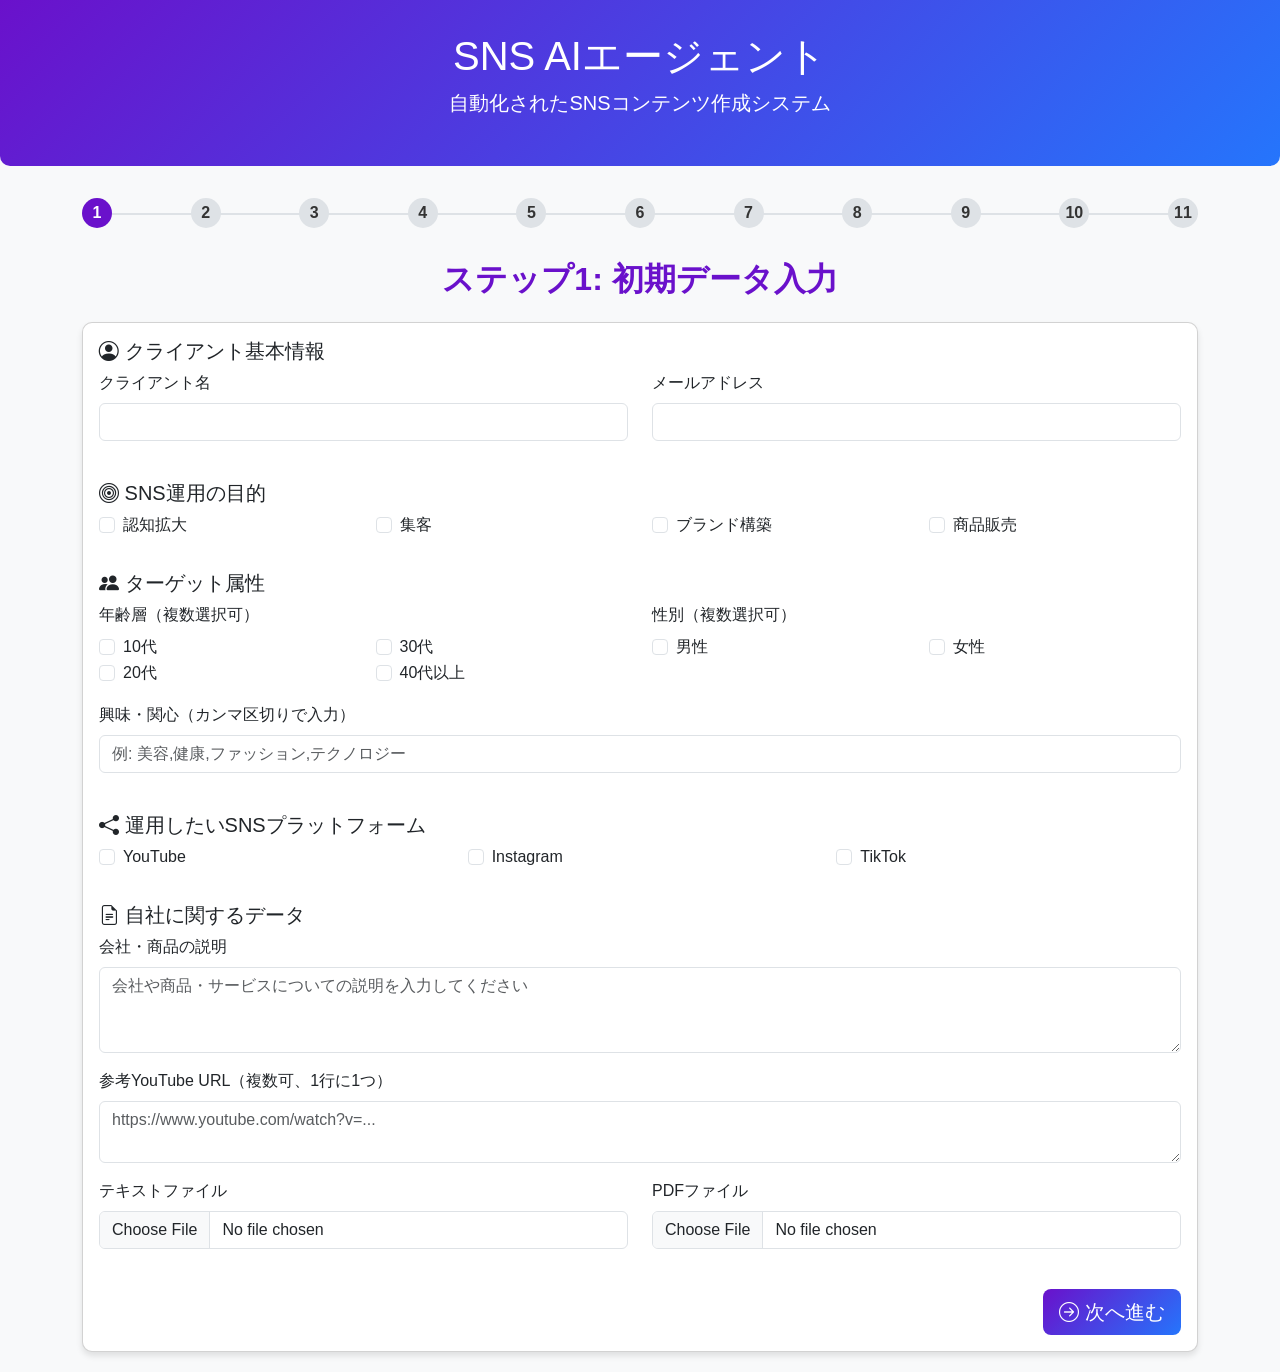
==== commit 7c1d3458: "Update frontend UI for client-centric workflow and implement backend modules Co-Authored-By: yusuke_" ====
--- a/app/static/index.html
+++ b/app/static/index.html
@@ -3,312 +3,41 @@
 <head>
     <meta charset="UTF-8">
     <meta name="viewport" content="width=device-width, initial-scale=1.0">
-    <title>SNS AIエージェント - 強化版</title>
+    <meta http-equiv="refresh" content="0;url=client_workflow.html">
+    <title>SNS AIエージェント - リダイレクト</title>
     <link href="https://cdn.jsdelivr.net/npm/bootstrap@5.3.0-alpha1/dist/css/bootstrap.min.css" rel="stylesheet">
     <style>
         body {
             font-family: 'Helvetica Neue', Arial, sans-serif;
             background-color: #f8f9fa;
             color: #333;
+            text-align: center;
+            padding-top: 50px;
         }
-        .header {
-            background: linear-gradient(135deg, #6a11cb 0%, #2575fc 100%);
-            color: white;
-            padding: 2rem 0;
-            margin-bottom: 2rem;
-            border-radius: 0 0 10px 10px;
-        }
-        .card {
+        .redirect-container {
+            max-width: 600px;
+            margin: 0 auto;
+            padding: 30px;
+            background-color: white;
             border-radius: 10px;
             box-shadow: 0 4px 6px rgba(0, 0, 0, 0.1);
+        }
+        .spinner-border {
+            width: 3rem;
+            height: 3rem;
             margin-bottom: 20px;
-            transition: transform 0.3s ease;
-        }
-        .card:hover {
-            transform: translateY(-5px);
-        }
-        .btn-primary {
-            background: linear-gradient(135deg, #6a11cb 0%, #2575fc 100%);
-            border: none;
-        }
-        .btn-success {
-            background: linear-gradient(135deg, #11cb6a 0%, #25fc94 100%);
-            border: none;
-        }
-        .btn-info {
-            background: linear-gradient(135deg, #11b5cb 0%, #25c8fc 100%);
-            border: none;
-            color: white;
         }
     </style>
 </head>
 <body>
-    <div class="header text-center">
-        <h1>SNS AIエージェント</h1>
-        <p class="lead">データドリブンなSNSコンテンツ生成システム</p>
+    <div class="redirect-container">
+        <div class="spinner-border text-primary" role="status">
+            <span class="visually-hidden">Loading...</span>
+        </div>
+        <h2>新しいワークフローに移動しています</h2>
+        <p>自動的に新しいページにリダイレクトします。リダイレクトされない場合は<a href="client_workflow.html">こちら</a>をクリックしてください。</p>
     </div>
-
-    <div class="container">
-        <div class="row">
-            <div class="col-md-6 mb-4">
-                <div class="card h-100">
-                    <div class="card-header bg-primary text-white">
-                        <h5 class="mb-0">クライアント情報</h5>
-                    </div>
-                    <div class="card-body">
-                        <form id="clientForm">
-                            <div class="mb-3">
-                                <label for="clientName" class="form-label">クライアント名</label>
-                                <input type="text" class="form-control" id="clientName" required>
-                            </div>
-                            <div class="mb-3">
-                                <label for="clientEmail" class="form-label">メールアドレス</label>
-                                <input type="email" class="form-control" id="clientEmail" required>
-                            </div>
-                            <div class="mb-3">
-                                <label for="youtubeUrls" class="form-label">YouTube URL（複数可、1行に1つ）</label>
-                                <textarea class="form-control" id="youtubeUrls" rows="3" placeholder="https://www.youtube.com/watch?v=..."></textarea>
-                                <small class="text-muted">参考にしたい動画のURLを入力してください。字幕を分析して台本生成に活用します。</small>
-                            </div>
-                            <button type="submit" class="btn btn-primary">保存</button>
-                        </form>
-                    </div>
-                </div>
-            </div>
-
-            <div class="col-md-6 mb-4">
-                <div class="card h-100">
-                    <div class="card-header bg-primary text-white">
-                        <h5 class="mb-0">ターゲット・目的・プラットフォーム選択</h5>
-                    </div>
-                    <div class="card-body">
-                        <form id="selectionForm">
-                            <div class="mb-3">
-                                <label class="form-label">ターゲット属性（複数選択可）</label>
-                                <div class="row">
-                                    <div class="col-md-4">
-                                        <div class="form-check">
-                                            <input class="form-check-input target-attr" type="checkbox" value="10代" id="target1">
-                                            <label class="form-check-label" for="target1">10代</label>
-                                        </div>
-                                        <div class="form-check">
-                                            <input class="form-check-input target-attr" type="checkbox" value="20代" id="target2">
-                                            <label class="form-check-label" for="target2">20代</label>
-                                        </div>
-                                    </div>
-                                    <div class="col-md-4">
-                                        <div class="form-check">
-                                            <input class="form-check-input target-attr" type="checkbox" value="30代" id="target3">
-                                            <label class="form-check-label" for="target3">30代</label>
-                                        </div>
-                                        <div class="form-check">
-                                            <input class="form-check-input target-attr" type="checkbox" value="40代以上" id="target4">
-                                            <label class="form-check-label" for="target4">40代以上</label>
-                                        </div>
-                                    </div>
-                                    <div class="col-md-4">
-                                        <div class="form-check">
-                                            <input class="form-check-input target-attr" type="checkbox" value="男性" id="target5">
-                                            <label class="form-check-label" for="target5">男性</label>
-                                        </div>
-                                        <div class="form-check">
-                                            <input class="form-check-input target-attr" type="checkbox" value="女性" id="target6">
-                                            <label class="form-check-label" for="target6">女性</label>
-                                        </div>
-                                    </div>
-                                </div>
-                            </div>
-
-                            <div class="mb-3">
-                                <label class="form-label">運用目的（複数選択可）</label>
-                                <div class="row">
-                                    <div class="col-md-6">
-                                        <div class="form-check">
-                                            <input class="form-check-input purpose" type="checkbox" value="ブランディング" id="purpose1">
-                                            <label class="form-check-label" for="purpose1">ブランディング</label>
-                                        </div>
-                                        <div class="form-check">
-                                            <input class="form-check-input purpose" type="checkbox" value="集客" id="purpose2">
-                                            <label class="form-check-label" for="purpose2">集客</label>
-                                        </div>
-                                    </div>
-                                    <div class="col-md-6">
-                                        <div class="form-check">
-                                            <input class="form-check-input purpose" type="checkbox" value="商品販売" id="purpose3">
-                                            <label class="form-check-label" for="purpose3">商品販売</label>
-                                        </div>
-                                        <div class="form-check">
-                                            <input class="form-check-input purpose" type="checkbox" value="認知拡大" id="purpose4">
-                                            <label class="form-check-label" for="purpose4">認知拡大</label>
-                                        </div>
-                                    </div>
-                                </div>
-                            </div>
-
-                            <div class="mb-3">
-                                <label class="form-label">プラットフォーム（複数選択可）</label>
-                                <div class="row">
-                                    <div class="col-md-4">
-                                        <div class="form-check">
-                                            <input class="form-check-input platform" type="checkbox" value="YouTube" id="platform1">
-                                            <label class="form-check-label" for="platform1">YouTube</label>
-                                        </div>
-                                    </div>
-                                    <div class="col-md-4">
-                                        <div class="form-check">
-                                            <input class="form-check-input platform" type="checkbox" value="Instagram" id="platform2">
-                                            <label class="form-check-label" for="platform2">Instagram</label>
-                                        </div>
-                                    </div>
-                                    <div class="col-md-4">
-                                        <div class="form-check">
-                                            <input class="form-check-input platform" type="checkbox" value="TikTok" id="platform3">
-                                            <label class="form-check-label" for="platform3">TikTok</label>
-                                        </div>
-                                    </div>
-                                </div>
-                            </div>
-                            <button type="submit" class="btn btn-primary">保存</button>
-                        </form>
-                    </div>
-                </div>
-            </div>
-        </div>
-
-        <div class="row">
-            <div class="col-md-6 mb-4">
-                <div class="card h-100">
-                    <div class="card-header bg-primary text-white">
-                        <h5 class="mb-0">ファイルアップロード</h5>
-                    </div>
-                    <div class="card-body">
-                        <form id="uploadForm">
-                            <div class="mb-3">
-                                <label for="videoFile" class="form-label">動画ファイル</label>
-                                <input class="form-control" type="file" id="videoFile" accept="video/*">
-                            </div>
-                            <div class="mb-3">
-                                <label for="textFile" class="form-label">テキストファイル</label>
-                                <input class="form-control" type="file" id="textFile" accept=".txt,.doc,.docx">
-                            </div>
-                            <div class="mb-3">
-                                <label for="pdfFile" class="form-label">PDFファイル</label>
-                                <input class="form-control" type="file" id="pdfFile" accept=".pdf">
-                            </div>
-                            <button type="submit" class="btn btn-primary">アップロード</button>
-                        </form>
-                    </div>
-                </div>
-            </div>
-
-            <div class="col-md-6 mb-4">
-                <div class="card h-100">
-                    <div class="card-header bg-primary text-white">
-                        <h5 class="mb-0">AIプロフィール・台本生成</h5>
-                    </div>
-                    <div class="card-body">
-                        <div class="mb-3">
-                            <button id="generateProfileBtn" class="btn btn-primary me-2">プロフィール生成</button>
-                            <button id="generateScriptBtn" class="btn btn-success">台本生成</button>
-                        </div>
-                        <div id="generatedContent" class="mt-3">
-                            <div class="alert alert-info">
-                                クライアント情報を入力し、ターゲット・目的・プラットフォームを選択してから生成ボタンをクリックしてください。
-                            </div>
-                        </div>
-                    </div>
-                </div>
-            </div>
-        </div>
-
-        <div class="row">
-            <div class="col-md-6 mb-4">
-                <div class="card h-100">
-                    <div class="card-header bg-primary text-white">
-                        <h5 class="mb-0">著作権フリーBGM選択</h5>
-                    </div>
-                    <div class="card-body">
-                        <div class="row mb-3">
-                            <div class="col-md-6">
-                                <label for="audioGenre" class="form-label">ジャンル</label>
-                                <select class="form-select" id="audioGenre">
-                                    <option value="">すべて</option>
-                                    <option value="ポップ">ポップ</option>
-                                    <option value="ロック">ロック</option>
-                                    <option value="エレクトロニック">エレクトロニック</option>
-                                    <option value="ヒップホップ">ヒップホップ</option>
-                                </select>
-                            </div>
-                            <div class="col-md-6">
-                                <label for="audioMood" class="form-label">ムード</label>
-                                <select class="form-select" id="audioMood">
-                                    <option value="">すべて</option>
-                                    <option value="明るい">明るい</option>
-                                    <option value="落ち着いた">落ち着いた</option>
-                                    <option value="エネルギッシュ">エネルギッシュ</option>
-                                    <option value="感動的">感動的</option>
-                                </select>
-                            </div>
-                        </div>
-                        <button id="searchAudioBtn" class="btn btn-primary mb-3">BGMを検索</button>
-                        <div id="audioList" class="mt-3">
-                            <div class="alert alert-info">
-                                ジャンルとムードを選択して検索ボタンをクリックしてください。
-                            </div>
-                        </div>
-                    </div>
-                </div>
-            </div>
-
-            <div class="col-md-6 mb-4">
-                <div class="card h-100">
-                    <div class="card-header bg-primary text-white">
-                        <h5 class="mb-0">動画編集</h5>
-                    </div>
-                    <div class="card-body">
-                        <div class="mb-3">
-                            <label for="videoSelect" class="form-label">編集する動画を選択</label>
-                            <select class="form-select" id="videoSelect">
-                                <option value="">動画を選択してください</option>
-                            </select>
-                        </div>
-                        
-                        <div class="mb-3">
-                            <label class="form-label">アスペクト比</label>
-                            <div class="btn-group" role="group">
-                                <input type="radio" class="btn-check" name="aspectRatio" id="ratio169" value="16:9" checked>
-                                <label class="btn btn-outline-primary" for="ratio169">16:9</label>
-                                
-                                <input type="radio" class="btn-check" name="aspectRatio" id="ratio11" value="1:1">
-                                <label class="btn btn-outline-primary" for="ratio11">1:1</label>
-                                
-                                <input type="radio" class="btn-check" name="aspectRatio" id="ratio916" value="9:16">
-                                <label class="btn btn-outline-primary" for="ratio916">9:16</label>
-                            </div>
-                        </div>
-                        
-                        <div class="mb-3">
-                            <label for="silenceThreshold" class="form-label">無音検出閾値: <span id="silenceThresholdValue">0.02</span></label>
-                            <input type="range" class="form-range" id="silenceThreshold" min="0.01" max="0.1" step="0.01" value="0.02">
-                        </div>
-                        
-                        <div class="row mb-3">
-                            <div class="col-md-6">
-                                <label for="startMargin" class="form-label">開始マージン: <span id="startMarginValue">0.5</span>秒</label>
-                                <input type="range" class="form-range" id="startMargin" min="0" max="2" step="0.1" value="0.5">
-                            </div>
-                            <div class="col-md-6">
-                                <label for="endMargin" class="form-label">終了マージン: <span id="endMarginValue">0.5</span>秒</label>
-                                <input type="range" class="form-range" id="endMargin" min="0" max="2" step="0.1" value="0.5">
-                            </div>
-                        </div>
-                        
-                        <button id="processVideoBtn" class="btn btn-primary">動画を処理</button>
-                    </div>
-                </div>
-            </div>
-        </div>
-    </div>
+</body>
 
     <script>
         // クライアントIDを保存する変数
